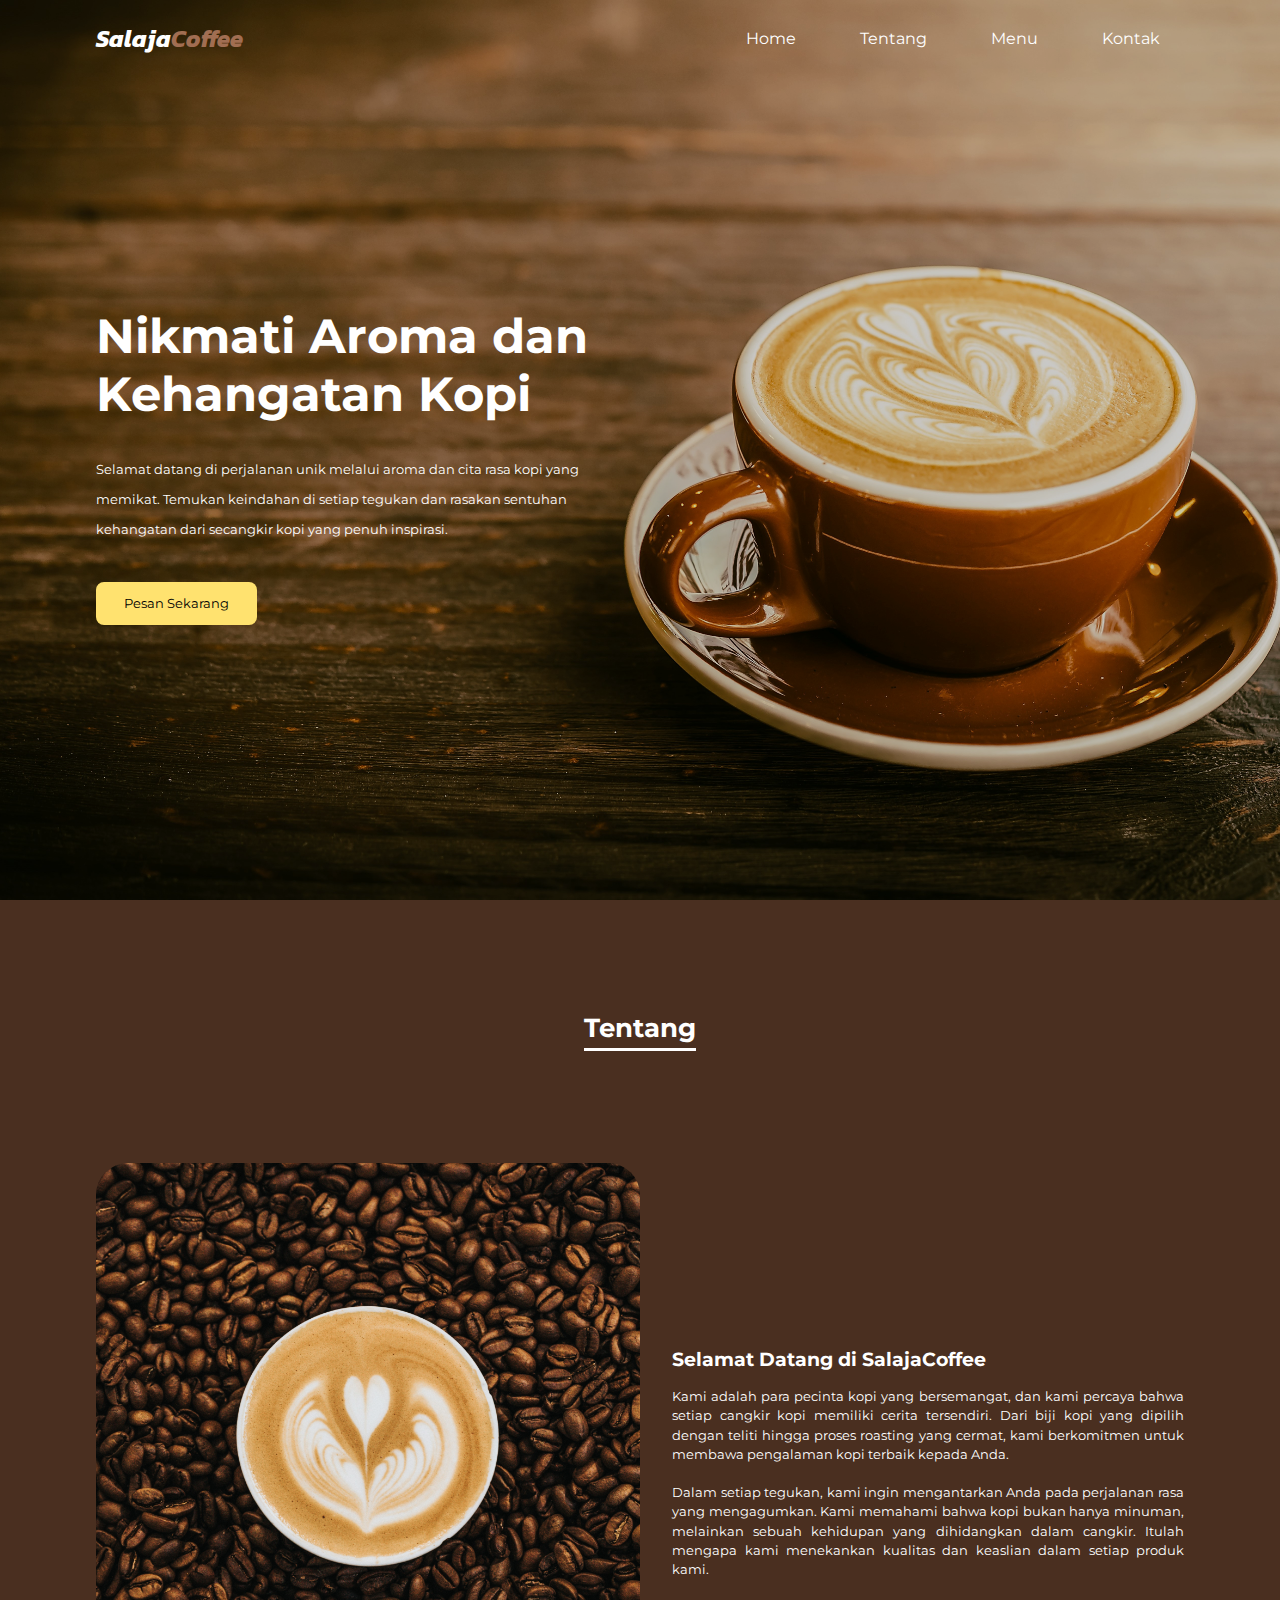
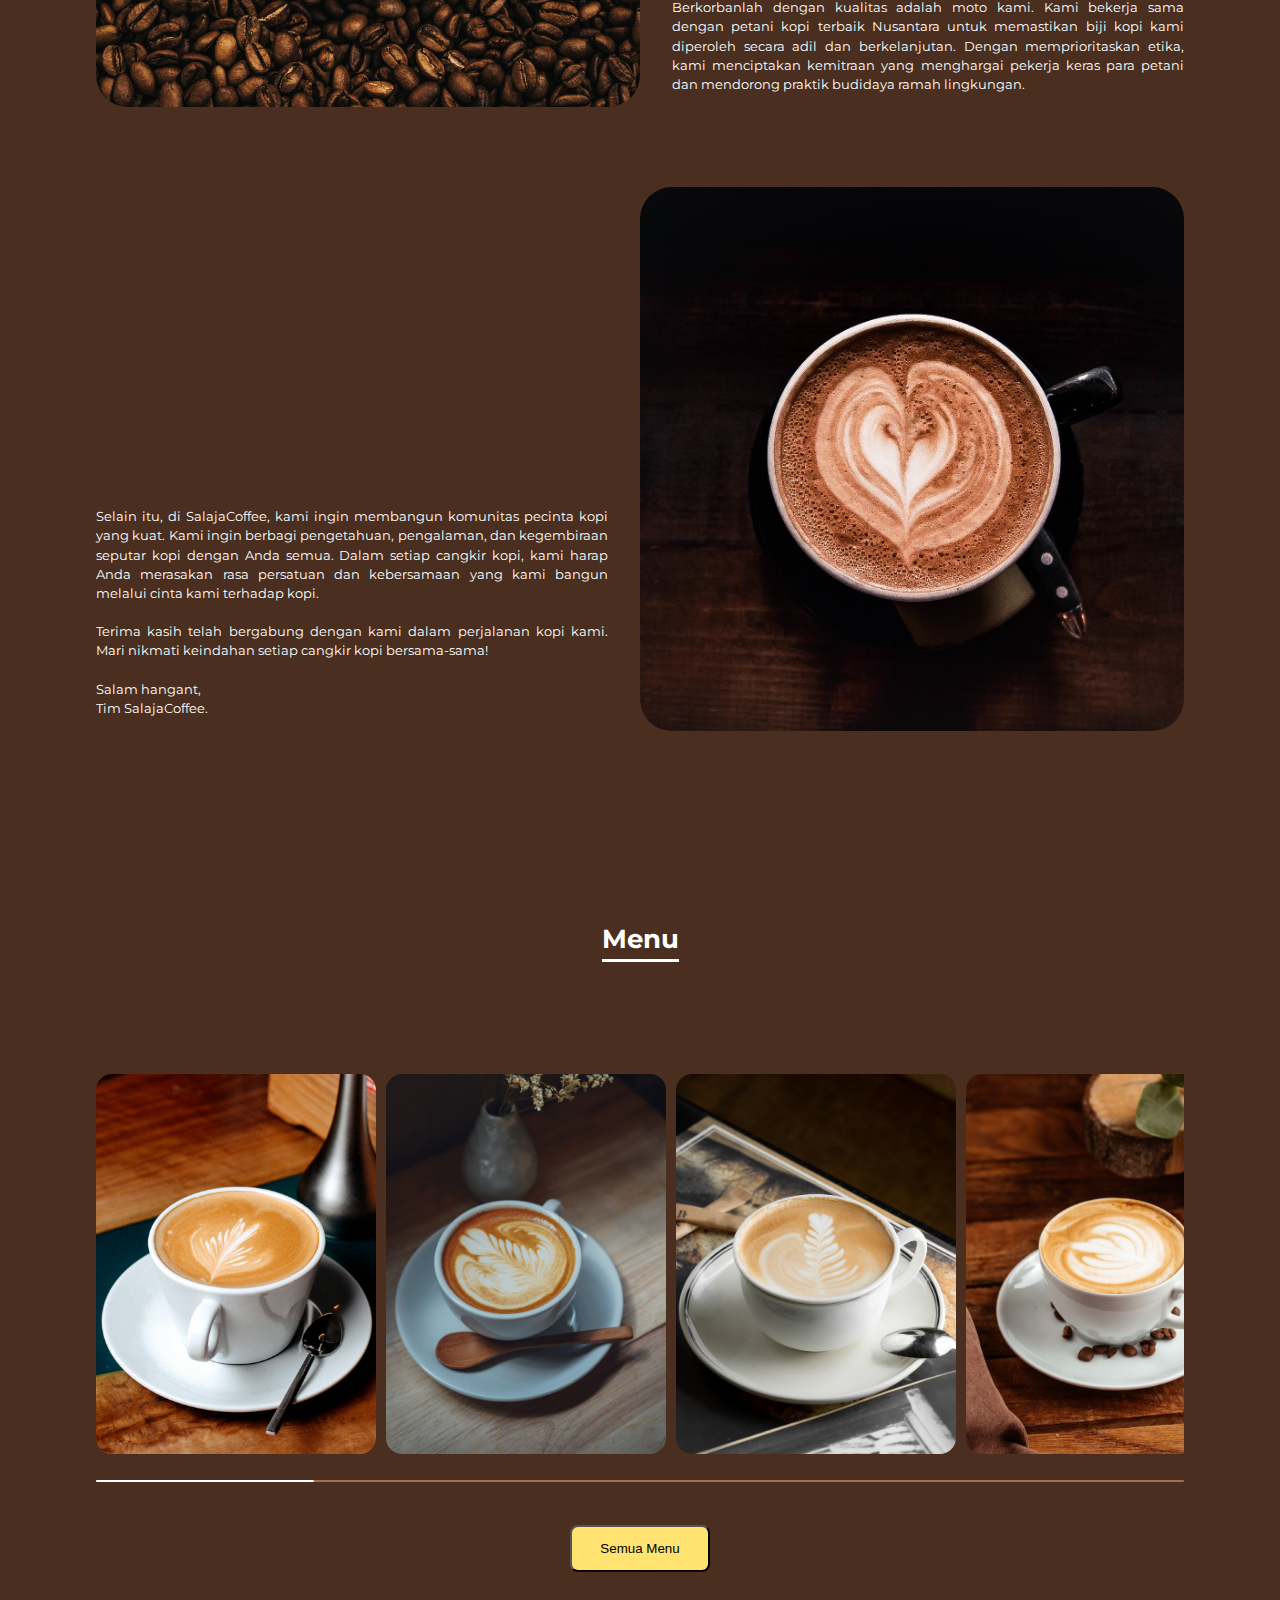
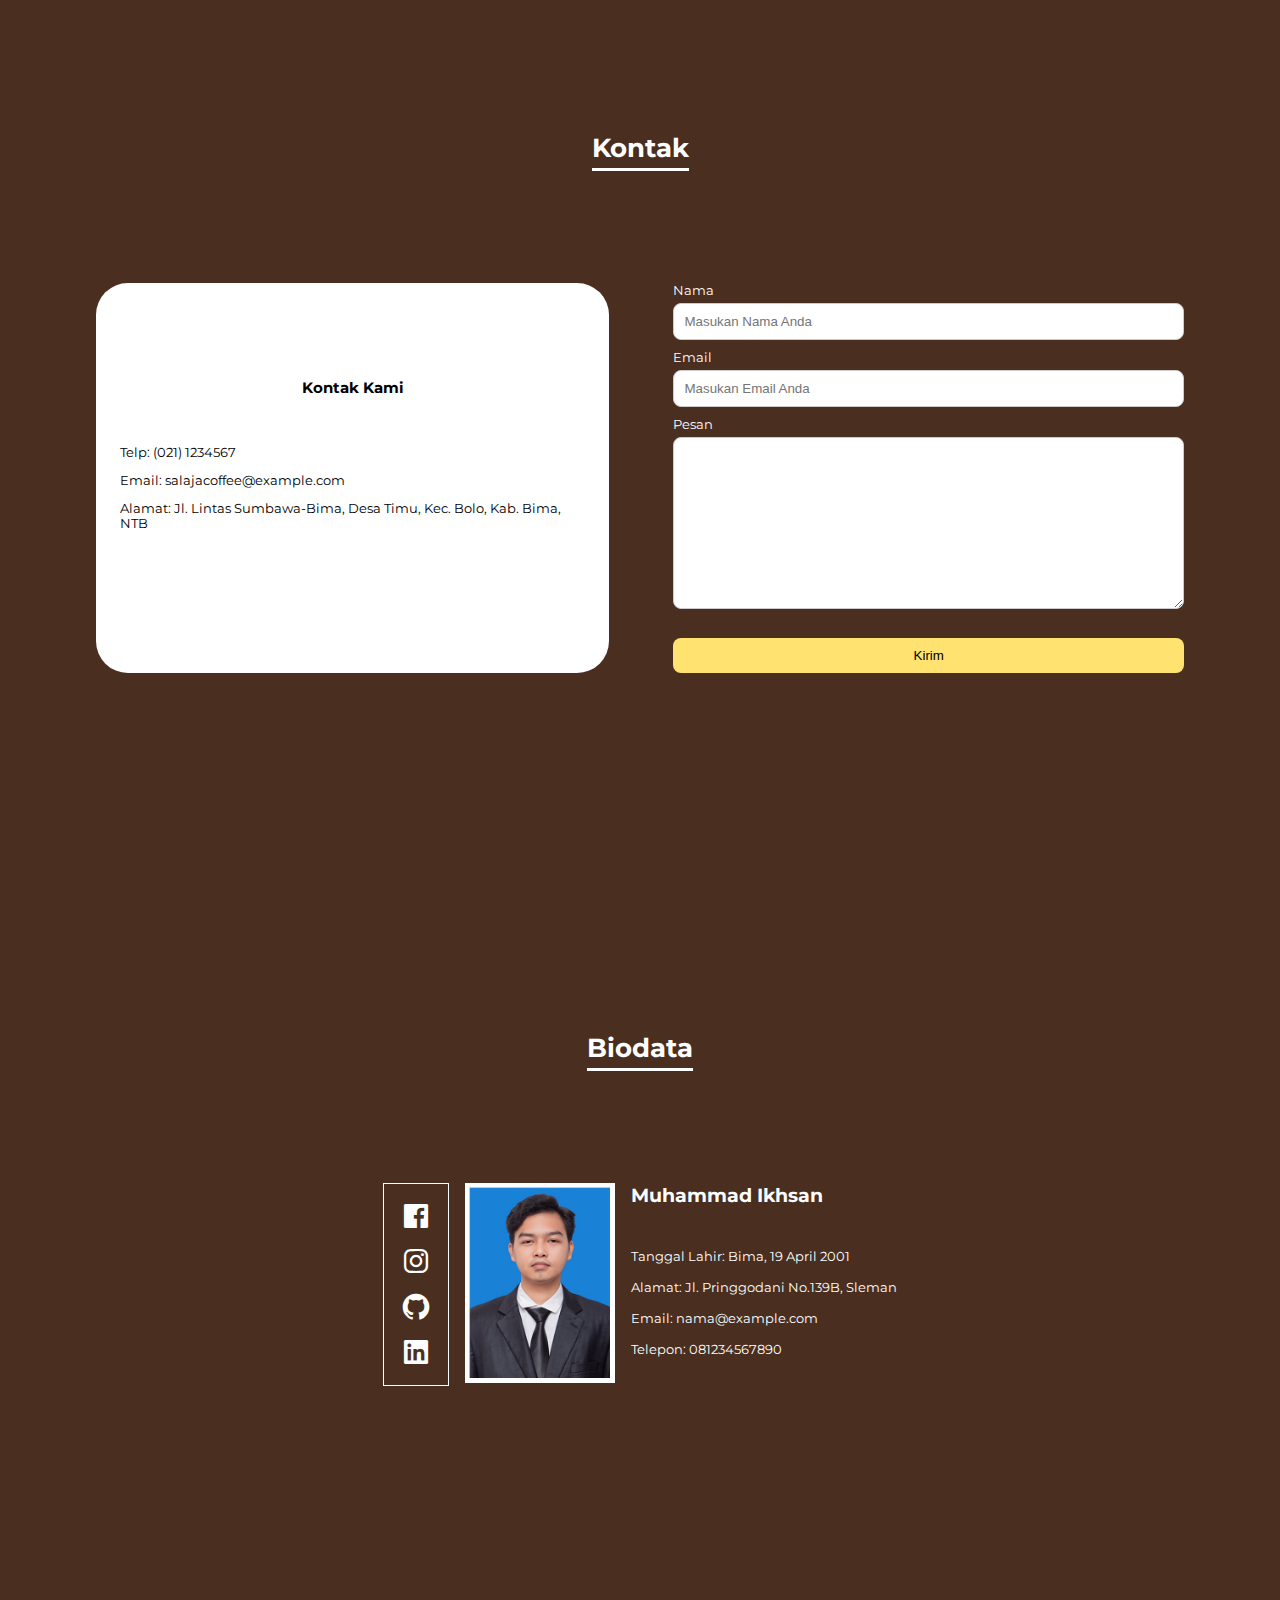
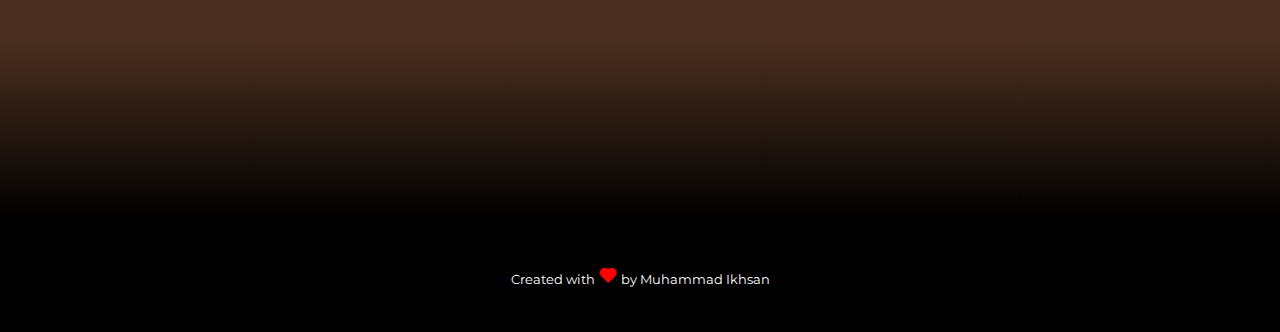
==== index.html @ 7d2db1a0 "first commit" ====
<!DOCTYPE html>
<html lang="en">

<head>
    <meta charset="UTF-8">
    <meta name="viewport" content="width=device-width, initial-scale=1.0">
    <title>Salaja Coffee</title>
    <link rel="stylesheet" href="./assets/app.css">
    <link rel="preconnect" href="https://fonts.googleapis.com">
    <link rel="preconnect" href="https://fonts.googleapis.com">
    <link rel="preconnect" href="https://fonts.gstatic.com" crossorigin>
    <link href="https://fonts.googleapis.com/css2?family=Kanit&family=Montserrat:wght@400;700&display=swap" rel="stylesheet">
    <!-- <link rel="stylesheet" href="https://cdnjs.cloudflare.com/ajax/libs/font-awesome/6.2.0/css/all.min.css"> -->
    <link rel="stylesheet" href="https://fonts.googleapis.com/css2?family=Material+Symbols+Rounded:opsz,wght,FILL,GRAD@48,400,0,0" />
    <link href='https://unpkg.com/boxicons@2.1.4/css/boxicons.min.css' rel='stylesheet'>
</head>

<body>
    <header>
        <nav>
            <a href="#" class="logo">Salaja<span>Coffee</span></a>
            <ul>
                <li><a href="#home">Home</a></li>
                <li><a href="#about">Tentang</a></li>
                <li><a href="#menu">Menu</a></li>
                <li><a href="#contact">Kontak</a></li>
                </li>
            </ul>
        </nav>
        <section id="home" class="hero">
            <div class="content">
                <h1>Nikmati Aroma dan Kehangatan Kopi</h1>
                <p>Selamat datang di perjalanan unik melalui aroma dan cita rasa kopi yang memikat. Temukan keindahan di setiap tegukan dan rasakan sentuhan kehangatan dari secangkir kopi yang penuh inspirasi.
                </p>
                <a href="#" class="cta-button">Pesan Sekarang</a>
            </div>
        </section>
    </header>
    <main>
        <div id="content">
            <article id="about">
                <div class="container-heading">
                    <h1>Tentang</h1>
                </div>
                <div class="container-about">
                    <img src="./assets/img/img-tentang-1.jpg" alt="Image Tentang 1">
                    <div class="about-text-1">
                        <h2>Selamat Datang di SalajaCoffee</h2>
                        <p>Kami adalah para pecinta kopi yang bersemangat, dan kami percaya bahwa setiap cangkir kopi memiliki cerita tersendiri. Dari biji kopi yang dipilih dengan teliti hingga proses roasting yang cermat, kami berkomitmen untuk membawa
                            pengalaman kopi terbaik kepada Anda.<br><br>Dalam setiap tegukan, kami ingin mengantarkan Anda pada perjalanan rasa yang mengagumkan. Kami memahami bahwa kopi bukan hanya minuman, melainkan sebuah kehidupan yang dihidangkan
                            dalam cangkir. Itulah mengapa kami menekankan kualitas dan keaslian dalam setiap produk kami.<br><br>Berkorbanlah dengan kualitas adalah moto kami. Kami bekerja sama dengan petani kopi terbaik Nusantara untuk memastikan biji
                            kopi kami diperoleh secara adil dan berkelanjutan. Dengan memprioritaskan etika, kami menciptakan kemitraan yang menghargai pekerja keras para petani dan mendorong praktik budidaya ramah lingkungan.</p>
                    </div>
                </div>
                <div class="container-about">
                    <div class="about-text-2">
                        <p>Selain itu, di SalajaCoffee, kami ingin membangun komunitas pecinta kopi yang kuat. Kami ingin berbagi pengetahuan, pengalaman, dan kegembiraan seputar kopi dengan Anda semua. Dalam setiap cangkir kopi, kami harap Anda merasakan
                            rasa persatuan dan kebersamaan yang kami bangun melalui cinta kami terhadap kopi.<br><br>Terima kasih telah bergabung dengan kami dalam perjalanan kopi kami. Mari nikmati keindahan setiap cangkir kopi bersama-sama!<br><br>Salam
                            hangant,
                            <br>Tim SalajaCoffee.</p>
                    </div>
                    <img src="./assets/img/img-tentang-2.jpg" alt="Image Tentang 2">
                </div>
            </article>
            <article id="menu">
                <div class="container-heading">
                    <h1>Menu</h1>
                </div>
                <div class="container-menu">
                    <div class="slider-wrapper">
                        <button id="prev-slide" class="slide-button material-symbols-rounded">
                        chevron_left
                      </button>
                        <ul class="image-list">
                            <img class="image-item" src="./assets/img/1.jpg" alt="img-1">
                            <img class="image-item" src="./assets/img/2.jpg" alt="img-2">
                            <img class="image-item" src="./assets/img/3.jpg" alt="img-3">
                            <img class="image-item" src="./assets/img/4.jpg" alt="img-4">
                            <img class="image-item" src="./assets/img/5.jpg" alt="img-5">
                            <img class="image-item" src="./assets/img/6.jpg" alt="img-6">
                            <img class="image-item" src="./assets/img/7.jpg" alt="img-7">
                            <img class="image-item" src="./assets/img/8.jpg" alt="img-8">
                            <img class="image-item" src="./assets/img/9.jpg" alt="img-9">
                            <img class="image-item" src="./assets/img/10.jpg" alt="img-10">
                        </ul>
                        <button id="next-slide" class="slide-button material-symbols-rounded">
                        chevron_right
                      </button>
                    </div>
                    <div class="slider-scrollbar">
                        <div class="scrollbar-track">
                            <div class="scrollbar-thumb"></div>
                        </div>
                    </div>
                    <div class="btn-all-menu">
                        <button>Semua Menu</button>
                    </div>
                </div>
            </article>
            <article id="contact">
                <div class="container-heading">
                    <h1>Kontak</h1>
                </div>
                <div class="container-contact">
                    <div class="container-contact-us">
                        <h3 class="container-heading">Kontak Kami</h3>
                        <p>Telp: (021) 1234567</p>
                        <p>Email: salajacoffee@example.com</p>
                        <p>Alamat: Jl. Lintas Sumbawa-Bima, Desa Timu, Kec. Bolo, Kab. Bima, NTB</p>
                    </div>
                    <div class="container-message">
                        <!-- <h3 class="container-heading">Kirim Pesan</h3> -->
                        <form action=" #" method="post">
                            <label for="name">Nama</label>
                            <input type="text" id="name" name="name" placeholder="Masukan Nama Anda" required>
                            <br>
                            <label for="email">Email</label>
                            <input type="email" id="email" placeholder="Masukan Email Anda" required>
                            <br>
                            <label for="message">Pesan</label>
                            <textarea name="message" id="" cols="30" rows="10" required></textarea>
                            <br>
                            <button type="submit">Kirim</button>
                        </form>
                    </div>
                </div>
            </article>
        </div>
        <aside id="biodata">
            <div class="container-heading">
                <h1>Biodata</h1>
            </div>
            <div class="container-biodata">
                <div class="social-media">
                    <a href="https://web.facebook.com/profile.php?id=100007128395848"><i class='bx bxl-facebook-square'></i></a>
                    <a href="https://www.instagram.com/ixsnn_/"><i class='bx bxl-instagram'></i></a>
                    <a href="https://github.com/Ikhsan19"><i class='bx bxl-github'></i></a>
                    <a href="https://www.linkedin.com/in/muhammad-ikhsan-a0713520a/"><i class='bx bxl-linkedin-square'></i></a>
                </div>
                <div class="biodata-card">
                    <div class="profile-picture">
                        <img src="./assets/img/img-biodata.jpg" alt="Profile Picture">
                    </div>
                    <div class="info">
                        <h2>Muhammad Ikhsan</h2>
                        <p>Tanggal Lahir: Bima, 19 April 2001</p>
                        <p>Alamat: Jl. Pringgodani No.139B, Sleman</p>
                        <p>Email: nama@example.com</p>
                        <p>Telepon: 081234567890</p>
                    </div>
                </div>
            </div>
        </aside>
        <div id="progress">
            <span id="progress-value">&#x1F815;</span>
        </div>
    </main>
    <Footer>
        <p>Created with <i class='bx bxs-heart' style="color: red; font-size: 20px"></i> by Muhammad Ikhsan</a>
        </p>
    </Footer>

    <script>
        const initSlider = () => {
            const imageList = document.querySelector(".slider-wrapper .image-list");
            const slideButtons = document.querySelectorAll(".slider-wrapper .slide-button");
            const sliderScrollbar = document.querySelector(".container-menu .slider-scrollbar");
            const scrollbarThumb = sliderScrollbar.querySelector(".scrollbar-thumb");
            const maxScrollLeft = imageList.scrollWidth - imageList.clientWidth;

            // Handle scrollbar thumb drag
            scrollbarThumb.addEventListener("mousedown", (e) => {
                const startX = e.clientX;
                const thumbPosition = scrollbarThumb.offsetLeft;
                const maxThumbPosition = sliderScrollbar.getBoundingClientRect().width - scrollbarThumb.offsetWidth;

                // Update thumb position on mouse move
                const handleMouseMove = (e) => {
                        const deltaX = e.clientX - startX;
                        const newThumbPosition = thumbPosition + deltaX;
                        // Ensure the scrollbar thumb stays within bounds
                        const boundedPosition = Math.max(0, Math.min(maxThumbPosition, newThumbPosition));
                        const scrollPosition = (boundedPosition / maxThumbPosition) * maxScrollLeft;

                        scrollbarThumb.style.left = `${boundedPosition}px`;
                        imageList.scrollLeft = scrollPosition;
                    }
                    // Remove event listeners on mouse up
                const handleMouseUp = () => {
                        document.removeEventListener("mousemove", handleMouseMove);
                        document.removeEventListener("mouseup", handleMouseUp);
                    }
                    // Add event listeners for drag interaction
                document.addEventListener("mousemove", handleMouseMove);
                document.addEventListener("mouseup", handleMouseUp);
            });
            // Slide images according to the slide button clicks
            slideButtons.forEach(button => {
                button.addEventListener("click", () => {
                    const direction = button.id === "prev-slide" ? -1 : 1;
                    const scrollAmount = imageList.clientWidth * direction;
                    imageList.scrollBy({
                        left: scrollAmount,
                        behavior: "smooth"
                    });
                });
            });
            // Show or hide slide buttons based on scroll position
            const handleSlideButtons = () => {
                    slideButtons[0].style.display = imageList.scrollLeft <= 0 ? "none" : "flex";
                    slideButtons[1].style.display = imageList.scrollLeft >= maxScrollLeft ? "none" : "flex";
                }
                // Update scrollbar thumb position based on image scroll
            const updateScrollThumbPosition = () => {
                    const scrollPosition = imageList.scrollLeft;
                    const thumbPosition = (scrollPosition / maxScrollLeft) * (sliderScrollbar.clientWidth - scrollbarThumb.offsetWidth);
                    scrollbarThumb.style.left = `${thumbPosition}px`;
                }
                // Call these two functions when image list scrolls
            imageList.addEventListener("scroll", () => {
                updateScrollThumbPosition();
                handleSlideButtons();
            });
        }
        window.addEventListener("resize", initSlider);
        window.addEventListener("load", initSlider);

        //back to top
        let calcScrollValue = () => {
            let scrollProgress = document.getElementById("progress");
            let progressValue = document.getElementById("progress-value");
            let pos = document.documentElement.scrollTop;
            let calcHeight =
                document.documentElement.scrollHeight -
                document.documentElement.clientHeight;
            let scrollValue = Math.round((pos * 100) / calcHeight);
            if (pos > 100) {
                scrollProgress.style.display = "grid";
            } else {
                scrollProgress.style.display = "none";
            }
            scrollProgress.addEventListener("click", () => {
                document.documentElement.scrollTop = 0;
            });
            scrollProgress.style.background = `conic-gradient(#ffe26f ${scrollValue}%, #d7d7d7 ${scrollValue}%)`;
        };

        window.onscroll = calcScrollValue;
        window.onload = calcScrollValue;
    </script>
</body>

</html>
---- assets/app.css ----
*,
*::before,
*::after {
    box-sizing: border-box;
}

html {
    scroll-behavior: smooth;
}

body {
    font-family: 'Montserrat', sans-serif;
    margin: 0;
    background-color: #4A2F20;
    color: #fff;
}

body .container-heading {
    text-align: center;
}

header nav {
    /* max-width: 1200px; */
    z-index: 999;
    display: flex;
    justify-content: space-between;
    align-items: center;
    width: 100%;
    /* margin-inline: auto; */
    /* padding-block: 1rem; */
    padding: 1rem 6rem;
    color: #fff;
    position: absolute;
}

header nav .logo {
    text-decoration: none;
    font-family: 'Kanit', sans-serif;
    font-style: italic;
    font-weight: bold;
    font-size: 1.5rem;
    color: #fff;
}

header nav .logo span {
    color: #a16e52;
}

header nav ul {
    padding-left: 0;
    display: flex;
    gap: 2rem 1rem;
}

header nav ul li {
    list-style-type: none;
}

header nav ul a {
    text-decoration: none;
    font-size: 1rem;
    color: #fff;
    /* font-weight: 550; */
    padding: .5rem 1.5rem;
}

header nav ul a:hover {
    color: #ffe26f;
}

header .hero {
    height: 100vh;
    display: flex;
    align-items: center;
    background-image: url(./img/Hero.jpg);
    background-repeat: no-repeat;
    background-size: cover;
    background-position: center;
    position: relative;
}

header .hero::before {
    content: "";
    position: absolute;
    top: 0;
    left: 0;
    width: 100%;
    height: 100%;
    background-color: rgba(0, 0, 0, 0.2);
}

header .content {
    align-content: center;
    padding: 0 6rem;
    width: 100%;
    z-index: 1;
}

header .content h1 {
    font-size: 3rem;
    width: 50%;
}

header .content p {
    line-height: 30px;
    width: 50%;
}

header .content .cta-button {
    padding: 14px 28px;
    background-color: #ffe26f;
    color: #000;
    display: inline-block;
    margin-top: 1.5rem;
    text-decoration: none;
    border-radius: .5rem;
}

header .content .cta-button:hover {
    background-color: #fdedae;
}

main {
    width: 100%;
    margin-inline: auto;
}

#about {
    padding: 0 6rem;
    /* text-align: center; */
}

#about h1 {
    margin: 7rem 0;
    display: inline-block;
    border-bottom: solid 3px;
    padding-bottom: 5px;
}

#about .container-about {
    display: flex;
    margin-bottom: 5rem;
    gap: 0 2rem;
    align-items: flex-end;
}

#about .container-about img {
    width: 50%;
    border-radius: 2rem;
}

#about .about-text-1 {
    width: 50%;
    text-align: justify;
}

#about .about-text-2 {
    width: 50%;
    text-align: justify;
}

#about.container-about h2 {
    margin-bottom: 2rem;
}

#about .container-about p {
    line-height: 1.5;
}

#menu {
    padding: 0 6rem;
    /* text-align: center; */
    margin-bottom: 3rem;
}

#menu h1 {
    margin: 7rem 0;
    display: inline-block;
    border-bottom: solid 3px;
    padding-bottom: 5px;
}

.slider-wrapper {
    position: relative;
}

.slider-wrapper .slide-button {
    position: absolute;
    top: 50%;
    outline: none;
    border: none;
    height: 50px;
    width: 50px;
    z-index: 5;
    color: #000;
    display: flex;
    cursor: pointer;
    font-size: 2.2rem;
    background: #fff;
    align-items: center;
    justify-content: center;
    border-radius: 50%;
    transform: translateY(-50%);
}

.slider-wrapper .slide-button:hover {
    background: #ececec;
}

.slider-wrapper .slide-button#prev-slide {
    left: -25px;
    display: none;
}

.slider-wrapper .slide-button#next-slide {
    right: -25px;
}

.slider-wrapper .image-list {
    display: grid;
    grid-template-columns: repeat(10, 1fr);
    gap: 18px;
    font-size: 0;
    list-style: none;
    margin-bottom: 30px;
    overflow-x: auto;
    scrollbar-width: none;
    padding-left: 0;
}

.slider-wrapper .image-list::-webkit-scrollbar {
    display: none;
}

.slider-wrapper .image-list .image-item {
    width: 330px;
    height: 400px;
    object-fit: cover;
    border-radius: 1rem;
}

.container-menu .slider-scrollbar {
    height: 24px;
    width: 100%;
    display: flex;
    align-items: center;
}

.slider-scrollbar .scrollbar-track {
    background: #a16e52;
    width: 100%;
    height: 2px;
    display: flex;
    align-items: center;
    border-radius: 4px;
    position: relative;
}

.slider-scrollbar:hover .scrollbar-track {
    height: 4px;
}

.slider-scrollbar .scrollbar-thumb {
    position: absolute;
    background: #fff;
    top: 0;
    bottom: 0;
    width: 50%;
    height: 100%;
    cursor: grab;
    border-radius: inherit;
}

.slider-scrollbar .scrollbar-thumb:active {
    cursor: grabbing;
    height: 8px;
    top: -2px;
}

.slider-scrollbar .scrollbar-thumb::after {
    content: "";
    position: absolute;
    left: 0;
    right: 0;
    top: -10px;
    bottom: -10px;
}

#menu .btn-all-menu {
    display: flex;
    justify-content: center;
    margin-top: 2rem;
}

#menu .btn-all-menu button {
    padding: 14px 28px;
    background-color: #ffe26f;
    color: #000;
    cursor: pointer;
    border-radius: .5rem;
}

#menu .btn-all-menu button:hover {
    background-color: #fdedae;
}

#contact {
    padding: 0 6rem;
    height: 100vh;
}

#contact h1 {
    margin: 7rem 0;
    display: inline-block;
    border-bottom: solid 3px;
    padding-bottom: 5px;
}

#contact .container-contact {
    /* border: solid white; */
    /* margin: auto; */
    display: flex;
    gap: 4rem;
}

#contact .container-contact-us {
    /* border: solid yellow; */
    width: 50%;
    background-color: #fff;
    color: #000;
    padding: 0 1.5rem;
    border-radius: 2rem;
}

#contact .container-contact-us h3 {
    margin: 6rem 0 3rem 0;
}


/* #contact .container-message h3 {
    margin-bottom: 3rem;
} */

#contact .container-message {
    /* border: solid yellow; */
    width: 50%;
}

#contact .container-contact label {
    display: block;
    margin-bottom: 5px;
}

#contact .container-contact input,
#contact .container-contact textarea,
#contact .container-contact button {
    width: 100%;
    padding: 10px;
}

#contact .container-contact input,
#contact .container-contact textarea {
    margin-bottom: 10px;
    border: 1px solid #ccc;
    border-radius: .5rem;
}

#contact .container-contact button {
    border: none;
    background-color: #ffe26f;
    color: #000;
    cursor: pointer;
    border-radius: .5rem;
    margin-top: 1rem;
}

#contact .container-contact button:hover {
    background-color: #fdedae;
}

#biodata {
    height: 100vh;
    background: linear-gradient(0deg, rgba(0, 0, 0, 1) 0%, rgba(74, 47, 32, 1) 20%);
}

#biodata h1 {
    margin: 7rem 0;
    display: inline-block;
    border-bottom: solid 3px;
    padding-bottom: 5px;
}

.container-biodata {
    display: flex;
    justify-content: center;
    /* border: solid 1px #fff; */
}

.social-media {
    border: solid 1px white;
    display: flex;
    flex-direction: column;
    justify-content: space-between;
    padding: 1rem;
}

.social-media i {
    font-size: 2rem;
    color: #fff;
}

.social-media .bxl-facebook-square:hover {
    color: #3b5998;
}

.social-media .bxl-instagram:hover {
    color: #c32aa3;
}

.social-media .bxl-github:hover {
    color: #171515;
}

.social-media .bxl-linkedin-square:hover {
    color: #007bb5;
}

.social-media i {
    color: #fff;
}

.biodata-card {
    /* border: solid 1px white; */
    display: flex;
}

.profile-picture {
    /* border: solid 1px white; */
    margin: 0 1rem;
}

.profile-picture img {
    /* width: 100px; */
    height: 200px;
    /* border-radius: 50%; */
    /* margin-right: 20px; */
}

.info {
    /* border: solid 1px red; */
    display: flex;
    flex-direction: column;
}

.info p {
    margin: 8px 0;
}

.info h2 {
    margin: 0 0 34px 0;
}

#progress {
    position: fixed;
    bottom: 20px;
    right: 10px;
    height: 70px;
    width: 70px;
    display: none;
    place-items: center;
    border-radius: 50%;
    box-shadow: 0 0 10px rgba(0, 0, 0, 0.2);
    cursor: pointer;
}

#progress-value {
    display: block;
    height: calc(100% - 15px);
    width: calc(100% - 15px);
    background-color: #ffffff;
    border-radius: 50%;
    display: grid;
    place-items: center;
    font-size: 35px;
    color: #001a2e;
}

footer {
    background-color: #000;
    padding: 2rem 0;
}

footer p {
    /* margin: 0; */
    text-align: center;
}

footer a {
    text-decoration: none;
    color: #fff;
}


/* Styles for mobile and tablets */


/* @media only screen and (max-width: 1023px) {
    .slider-wrapper .slide-button {
        display: none !important;
    }
    .slider-wrapper .image-list {
        gap: 10px;
        margin-bottom: 15px;
        scroll-snap-type: x mandatory;
    }
    .slider-wrapper .image-list .image-item {
        width: 280px;
        height: 380px;
    }
    .slider-scrollbar .scrollbar-thumb {
        width: 20%;
    }
} */

@media screen and (max-width: 1280px) {
    body {
        font-size: 80%;
    }
    .slider-wrapper .slide-button {
        display: none !important;
    }
    .slider-wrapper .image-list {
        gap: 10px;
        margin-bottom: 15px;
        scroll-snap-type: x mandatory;
    }
    .slider-wrapper .image-list .image-item {
        width: 280px;
        height: 380px;
    }
    .slider-scrollbar .scrollbar-thumb {
        width: 20%;
    }
}

@media screen and (max-width: 768px) {
    body {
        font-size: 75%;
    }
    .slider-wrapper .slide-button {
        display: none !important;
    }
    .slider-wrapper .image-list {
        gap: 10px;
        margin-bottom: 15px;
        scroll-snap-type: x mandatory;
    }
    .slider-wrapper .image-list .image-item {
        width: 180px;
        height: 280px;
    }
    .slider-scrollbar .scrollbar-thumb {
        width: 20%;
    }
}
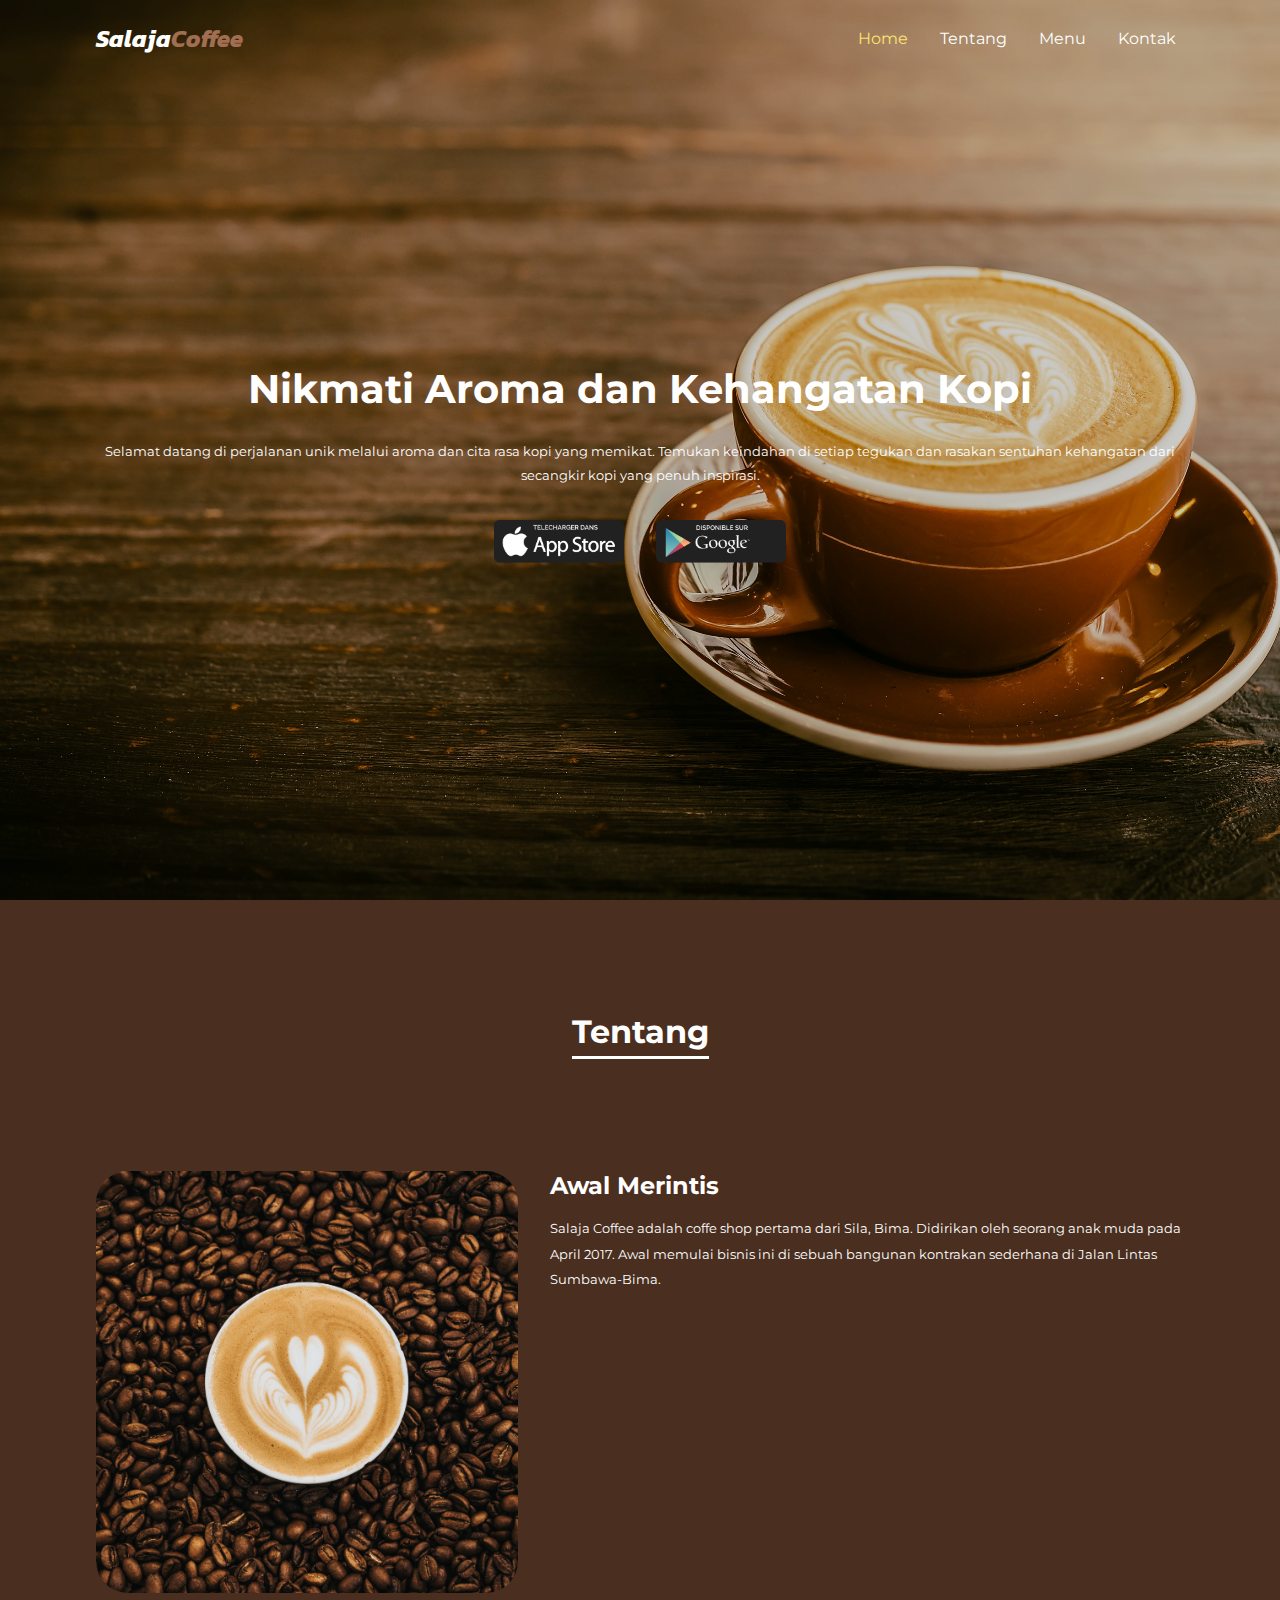
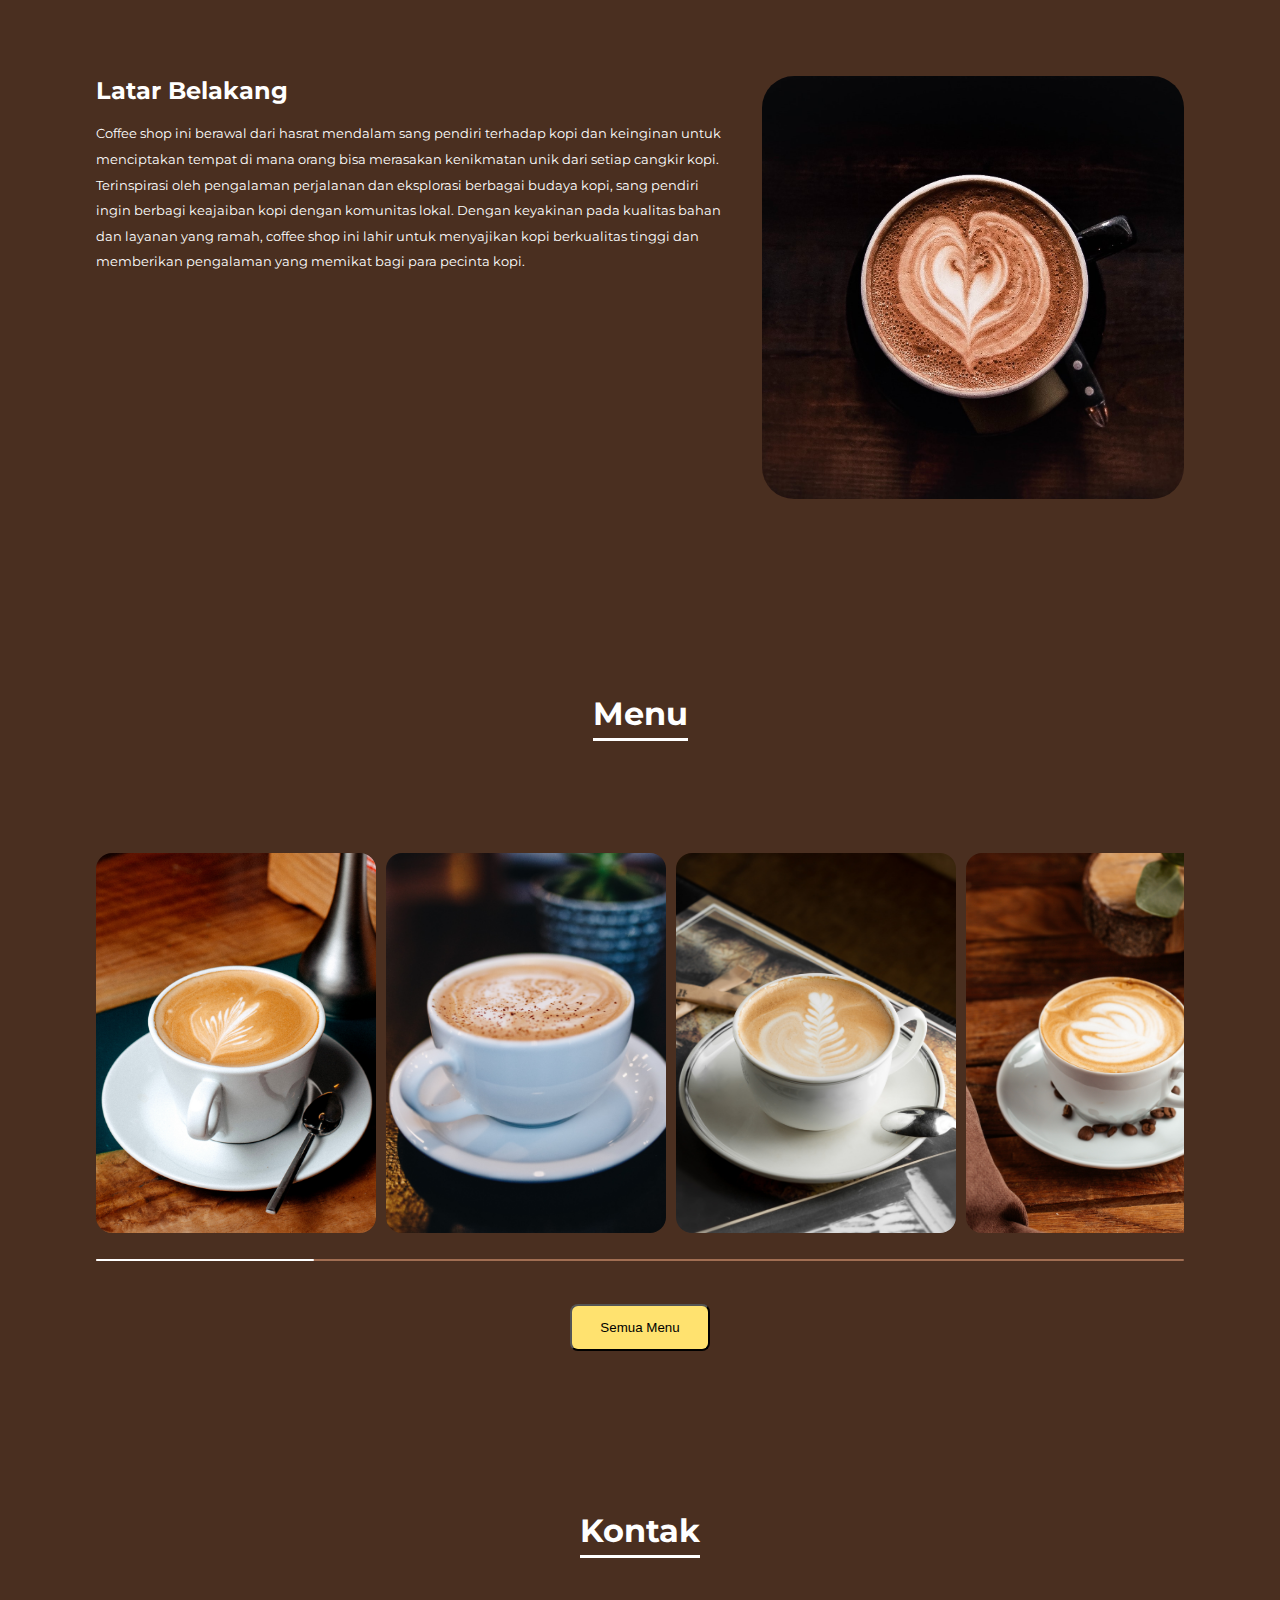
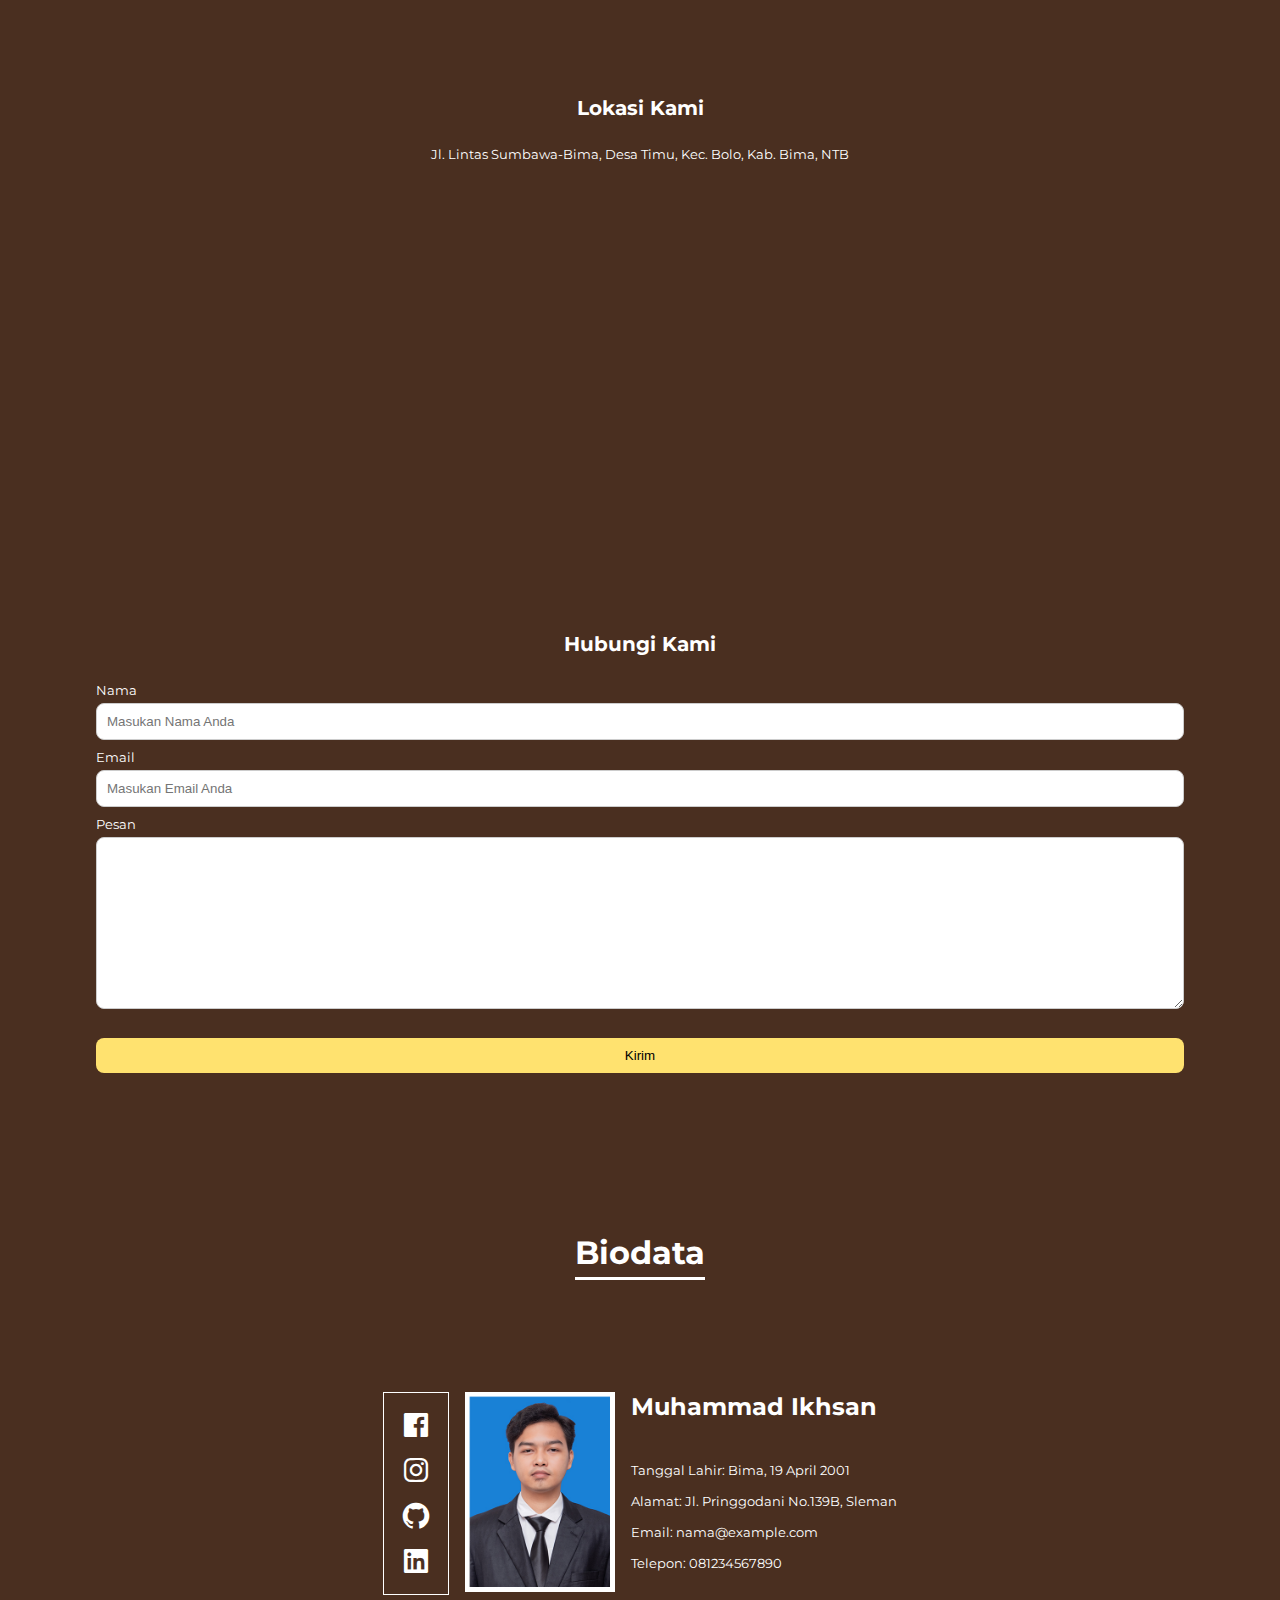
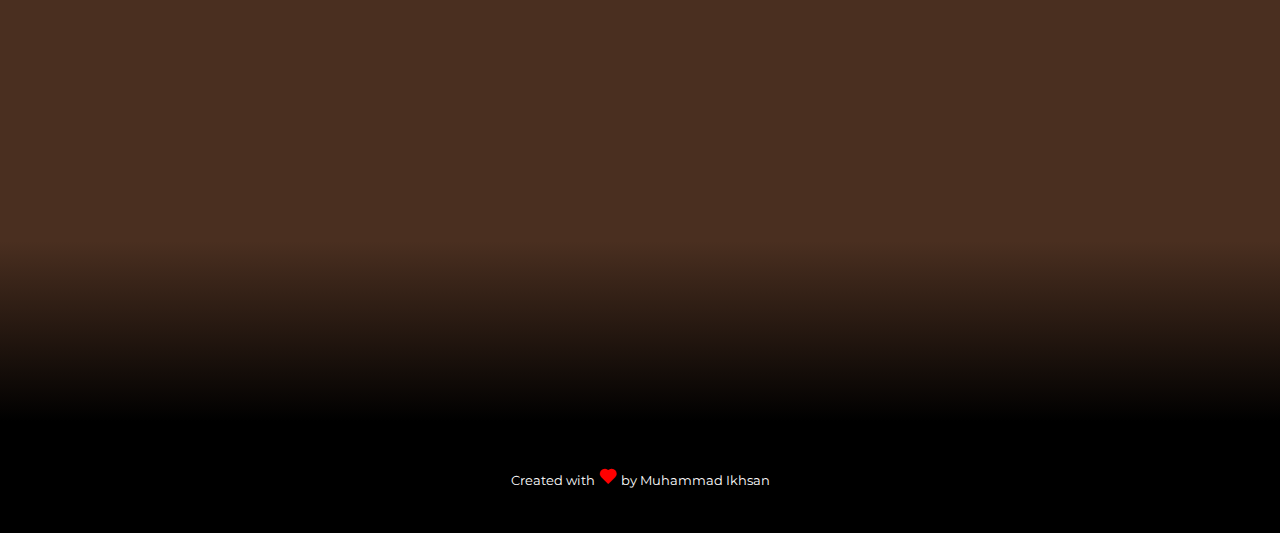
==== commit dbbaff15: "add sidebar" ====
--- a/index.html
+++ b/index.html
@@ -10,7 +10,7 @@
     <link rel="preconnect" href="https://fonts.googleapis.com">
     <link rel="preconnect" href="https://fonts.gstatic.com" crossorigin>
     <link href="https://fonts.googleapis.com/css2?family=Kanit&family=Montserrat:wght@400;700&display=swap" rel="stylesheet">
-    <!-- <link rel="stylesheet" href="https://cdnjs.cloudflare.com/ajax/libs/font-awesome/6.2.0/css/all.min.css"> -->
+
     <link rel="stylesheet" href="https://fonts.googleapis.com/css2?family=Material+Symbols+Rounded:opsz,wght,FILL,GRAD@48,400,0,0" />
     <link href='https://unpkg.com/boxicons@2.1.4/css/boxicons.min.css' rel='stylesheet'>
 </head>
@@ -20,12 +20,18 @@
         <nav>
             <a href="#" class="logo">Salaja<span>Coffee</span></a>
             <ul>
-                <li><a href="#home">Home</a></li>
+                <li><a href="#home" class="active">Home</a></li>
                 <li><a href="#about">Tentang</a></li>
                 <li><a href="#menu">Menu</a></li>
                 <li><a href="#contact">Kontak</a></li>
                 </li>
             </ul>
+            <div class="menu-toggle">
+                <input type="checkbox">
+                <span></span>
+                <span></span>
+                <span></span>
+            </div>
         </nav>
         <section id="home" class="hero">
             <div class="content">
@@ -33,6 +39,10 @@
                 <p>Selamat datang di perjalanan unik melalui aroma dan cita rasa kopi yang memikat. Temukan keindahan di setiap tegukan dan rasakan sentuhan kehangatan dari secangkir kopi yang penuh inspirasi.
                 </p>
                 <a href="#" class="cta-button">Pesan Sekarang</a>
+                <div class="container-download-app">
+                    <img src="./assets/img/App Store.png" alt="App Store">
+                    <img src="./assets/img/Play Store.png" alt="Play Store">
+                </div>
             </div>
         </section>
     </header>
@@ -40,31 +50,39 @@
         <div id="content">
             <article id="about">
                 <div class="container-heading">
-                    <h1>Tentang</h1>
+                    <h2>Tentang</h2>
                 </div>
                 <div class="container-about">
-                    <img src="./assets/img/img-tentang-1.jpg" alt="Image Tentang 1">
-                    <div class="about-text-1">
-                        <h2>Selamat Datang di SalajaCoffee</h2>
-                        <p>Kami adalah para pecinta kopi yang bersemangat, dan kami percaya bahwa setiap cangkir kopi memiliki cerita tersendiri. Dari biji kopi yang dipilih dengan teliti hingga proses roasting yang cermat, kami berkomitmen untuk membawa
-                            pengalaman kopi terbaik kepada Anda.<br><br>Dalam setiap tegukan, kami ingin mengantarkan Anda pada perjalanan rasa yang mengagumkan. Kami memahami bahwa kopi bukan hanya minuman, melainkan sebuah kehidupan yang dihidangkan
-                            dalam cangkir. Itulah mengapa kami menekankan kualitas dan keaslian dalam setiap produk kami.<br><br>Berkorbanlah dengan kualitas adalah moto kami. Kami bekerja sama dengan petani kopi terbaik Nusantara untuk memastikan biji
-                            kopi kami diperoleh secara adil dan berkelanjutan. Dengan memprioritaskan etika, kami menciptakan kemitraan yang menghargai pekerja keras para petani dan mendorong praktik budidaya ramah lingkungan.</p>
+                    <div class="about-image">
+                        <img src="./assets/img/img-tentang-1.jpg" alt="Image Tentang 1">
+                    </div>
+                    <div class="about-text">
+                        <h3>Awal Merintis</h3>
+                        <p>Salaja Coffee adalah coffe shop pertama dari Sila, Bima. Didirikan oleh seorang anak muda pada April 2017. Awal memulai bisnis ini di sebuah bangunan kontrakan sederhana di Jalan Lintas Sumbawa-Bima.</p>
                     </div>
                 </div>
                 <div class="container-about">
-                    <div class="about-text-2">
-                        <p>Selain itu, di SalajaCoffee, kami ingin membangun komunitas pecinta kopi yang kuat. Kami ingin berbagi pengetahuan, pengalaman, dan kegembiraan seputar kopi dengan Anda semua. Dalam setiap cangkir kopi, kami harap Anda merasakan
-                            rasa persatuan dan kebersamaan yang kami bangun melalui cinta kami terhadap kopi.<br><br>Terima kasih telah bergabung dengan kami dalam perjalanan kopi kami. Mari nikmati keindahan setiap cangkir kopi bersama-sama!<br><br>Salam
-                            hangant,
-                            <br>Tim SalajaCoffee.</p>
-                    </div>
-                    <img src="./assets/img/img-tentang-2.jpg" alt="Image Tentang 2">
+                    <!-- mobile view start -->
+                    <div id="for-mobile" class="about-image" hidden>
+                        <img src="./assets/img/img-tentang-2.jpg" alt="Image Tentang 2">
+                    </div>
+                    <!-- mobile view end -->
+                    <div class="about-text ">
+                        <h3>Latar Belakang</h3>
+                        <p>Coffee shop ini berawal dari hasrat mendalam sang pendiri terhadap kopi dan keinginan untuk menciptakan tempat di mana orang bisa merasakan kenikmatan unik dari setiap cangkir kopi. Terinspirasi oleh pengalaman perjalanan dan eksplorasi
+                            berbagai budaya kopi, sang pendiri ingin berbagi keajaiban kopi dengan komunitas lokal. Dengan keyakinan pada kualitas bahan dan layanan yang ramah, coffee shop ini lahir untuk menyajikan kopi berkualitas tinggi dan memberikan
+                            pengalaman yang memikat bagi para pecinta kopi.</p>
+                    </div>
+                    <!-- desktop view start -->
+                    <div id="for-desktop" class="about-image">
+                        <img src="./assets/img/img-tentang-2.jpg" alt="Image Tentang 2" class="image-2">
+                    </div>
+                    <!-- desktop view end -->
                 </div>
             </article>
             <article id="menu">
                 <div class="container-heading">
-                    <h1>Menu</h1>
+                    <h2>Menu</h2>
                 </div>
                 <div class="container-menu">
                     <div class="slider-wrapper">
@@ -99,17 +117,17 @@
             </article>
             <article id="contact">
                 <div class="container-heading">
-                    <h1>Kontak</h1>
+                    <h2>Kontak</h2>
                 </div>
                 <div class="container-contact">
-                    <div class="container-contact-us">
-                        <h3 class="container-heading">Kontak Kami</h3>
-                        <p>Telp: (021) 1234567</p>
-                        <p>Email: salajacoffee@example.com</p>
-                        <p>Alamat: Jl. Lintas Sumbawa-Bima, Desa Timu, Kec. Bolo, Kab. Bima, NTB</p>
-                    </div>
-                    <div class="container-message">
-                        <!-- <h3 class="container-heading">Kirim Pesan</h3> -->
+                    <div class="container-location-message">
+                        <h4>Lokasi Kami</h4>
+                        <p>Jl. Lintas Sumbawa-Bima, Desa Timu, Kec. Bolo, Kab. Bima, NTB</p>
+                        <iframe src="https://www.google.com/maps/embed?pb=!1m18!1m12!1m3!1d3945.9138933402996!2d118.6278227746523!3d-8.507741486137247!2m3!1f0!2f0!3f0!3m2!1i1024!2i768!4f13.1!3m3!1m2!1s0x2dca77f679ce0c0b%3A0xc5691c5e431b71!2ssalaja%20coffee!5e0!3m2!1sid!2sid!4v1696479674486!5m2!1sid!2sid"
+                            style="border:0;" allowfullscreen="" loading="lazy" referrerpolicy="no-referrer-when-downgrade" class="our-location"></iframe>
+                    </div>
+                    <div class="container-location-message">
+                        <h4>Hubungi Kami</h4>
                         <form action=" #" method="post">
                             <label for="name">Nama</label>
                             <input type="text" id="name" name="name" placeholder="Masukan Nama Anda" required>
@@ -128,7 +146,7 @@
         </div>
         <aside id="biodata">
             <div class="container-heading">
-                <h1>Biodata</h1>
+                <h2>Biodata</h2>
             </div>
             <div class="container-biodata">
                 <div class="social-media">
@@ -142,7 +160,7 @@
                         <img src="./assets/img/img-biodata.jpg" alt="Profile Picture">
                     </div>
                     <div class="info">
-                        <h2>Muhammad Ikhsan</h2>
+                        <h3>Muhammad Ikhsan</h3>
                         <p>Tanggal Lahir: Bima, 19 April 2001</p>
                         <p>Alamat: Jl. Pringgodani No.139B, Sleman</p>
                         <p>Email: nama@example.com</p>
@@ -161,6 +179,42 @@
     </Footer>
 
     <script>
+        /* hamburger menu */
+
+        const menuAbout = document.getElementById('about');
+        const menuMenu = document.getElementById('menu');
+        const menuContact = document.getElementById('contact');
+
+
+        /* const aboutMob = false; */
+
+        function updateDisp() {
+            isMobile = window.innerWidth < 768;
+            const menuToggle = document.querySelector('.menu-toggle input');
+            const navBar = document.querySelector('nav ul');
+
+            menuToggle.addEventListener('click', function() {
+                navBar.classList.toggle('slide');
+            });
+
+            /* for mobile display */
+            if (isMobile) {
+                document.getElementById('for-desktop').hidden = true;
+                document.getElementById('for-mobile').hidden = false;
+                console.log('isMobile');
+            } else {
+                document.getElementById('for-desktop').hidden = false;
+                document.getElementById('for-mobile').hidden = true;
+                console.log('isDesktop');
+            }
+        }
+        updateDisp();
+        window.addEventListener("resize", updateDisp);
+
+
+
+
+
         const initSlider = () => {
             const imageList = document.querySelector(".slider-wrapper .image-list");
             const slideButtons = document.querySelectorAll(".slider-wrapper .slide-button");
--- a/assets/app.css
+++ b/assets/app.css
@@ -19,15 +19,28 @@
     text-align: center;
 }
 
+body h1 {
+    font-size: 40px;
+}
+
+body h2 {
+    font-size: 32px;
+}
+
+body h3 {
+    font-size: 24px;
+}
+
+body h4 {
+    font-size: 20px;
+}
+
 header nav {
-    /* max-width: 1200px; */
     z-index: 999;
     display: flex;
     justify-content: space-between;
     align-items: center;
     width: 100%;
-    /* margin-inline: auto; */
-    /* padding-block: 1rem; */
     padding: 1rem 6rem;
     color: #fff;
     position: absolute;
@@ -60,12 +73,66 @@
     text-decoration: none;
     font-size: 1rem;
     color: #fff;
-    /* font-weight: 550; */
     padding: .5rem 1.5rem;
 }
 
+header nav ul a.active,
 header nav ul a:hover {
     color: #ffe26f;
+}
+
+.menu-toggle {
+    display: none;
+    flex-direction: column;
+    height: 20px;
+    justify-content: space-between;
+    position: relative;
+}
+
+.menu-toggle input {
+    position: absolute;
+    width: 2rem;
+    height: 1.5rem;
+    left: -8px;
+    top: -3px;
+    opacity: 0;
+    cursor: pointer;
+    z-index: 2;
+}
+
+.menu-toggle span {
+    display: block;
+    width: 1.5rem;
+    height: 3px;
+    background: #fff;
+    border-radius: 3px;
+    transition: all .4s;
+}
+
+
+/* Hamburger Menu Navigation */
+
+.menu-toggle span:nth-child(2) {
+    transform-origin: 0 0;
+}
+
+.menu-toggle span:nth-child(4) {
+    transform-origin: 0 100%;
+}
+
+.menu-toggle input:checked~span:nth-child(2) {
+    background-color: #fff;
+    transform: rotate(45deg) translate(0, 0);
+}
+
+.menu-toggle input:checked~span:nth-child(4) {
+    background-color: #fff;
+    transform: rotate(-45deg)translate(1px, 0);
+}
+
+.menu-toggle input:checked~span:nth-child(3) {
+    opacity: 0;
+    transform: scale(0)
 }
 
 header .hero {
@@ -97,7 +164,6 @@
 }
 
 header .content h1 {
-    font-size: 3rem;
     width: 50%;
 }
 
@@ -120,6 +186,10 @@
     background-color: #fdedae;
 }
 
+header .content .container-download-app {
+    display: none;
+}
+
 main {
     width: 100%;
     margin-inline: auto;
@@ -130,7 +200,7 @@
     /* text-align: center; */
 }
 
-#about h1 {
+#about h2 {
     margin: 7rem 0;
     display: inline-block;
     border-bottom: solid 3px;
@@ -140,31 +210,30 @@
 #about .container-about {
     display: flex;
     margin-bottom: 5rem;
-    gap: 0 2rem;
-    align-items: flex-end;
-}
-
-#about .container-about img {
-    width: 50%;
+    gap: 0 3rem;
+    align-items: center;
+}
+
+#about .container-about .about-text {
+    width: 60%;
+}
+
+#about .container-about .about-image {
+    width: 40%;
+}
+
+#about .container-about .about-image img {
+    width: 100%;
     border-radius: 2rem;
 }
 
-#about .about-text-1 {
-    width: 50%;
-    text-align: justify;
-}
-
-#about .about-text-2 {
-    width: 50%;
-    text-align: justify;
-}
-
-#about.container-about h2 {
-    margin-bottom: 2rem;
-}
-
-#about .container-about p {
-    line-height: 1.5;
+#about .container-about .about-text h3 {
+    margin-bottom: 3rem;
+}
+
+#about .container-about .about-text p {
+    line-height: 2;
+    /* text-align: justify; */
 }
 
 #menu {
@@ -173,7 +242,7 @@
     margin-bottom: 3rem;
 }
 
-#menu h1 {
+#menu h2 {
     margin: 7rem 0;
     display: inline-block;
     border-bottom: solid 3px;
@@ -306,10 +375,10 @@
 
 #contact {
     padding: 0 6rem;
-    height: 100vh;
-}
-
-#contact h1 {
+    margin-bottom: 3rem;
+}
+
+#contact h2 {
     margin: 7rem 0;
     display: inline-block;
     border-bottom: solid 3px;
@@ -317,33 +386,19 @@
 }
 
 #contact .container-contact {
-    /* border: solid white; */
     /* margin: auto; */
     display: flex;
-    gap: 4rem;
-}
-
-#contact .container-contact-us {
-    /* border: solid yellow; */
+    gap: 3rem;
+}
+
+#contact .container-location-message {
     width: 50%;
-    background-color: #fff;
-    color: #000;
-    padding: 0 1.5rem;
-    border-radius: 2rem;
-}
-
-#contact .container-contact-us h3 {
-    margin: 6rem 0 3rem 0;
-}
-
-
-/* #contact .container-message h3 {
-    margin-bottom: 3rem;
-} */
-
-#contact .container-message {
-    /* border: solid yellow; */
-    width: 50%;
+}
+
+#contact .container-location-message .our-location {
+    width: 100%;
+    height: 380px;
+    border-radius: 1.5rem;
 }
 
 #contact .container-contact label {
@@ -383,7 +438,7 @@
     background: linear-gradient(0deg, rgba(0, 0, 0, 1) 0%, rgba(74, 47, 32, 1) 20%);
 }
 
-#biodata h1 {
+#biodata h2 {
     margin: 7rem 0;
     display: inline-block;
     border-bottom: solid 3px;
@@ -393,7 +448,6 @@
 .container-biodata {
     display: flex;
     justify-content: center;
-    /* border: solid 1px #fff; */
 }
 
 .social-media {
@@ -430,7 +484,6 @@
 }
 
 .biodata-card {
-    /* border: solid 1px white; */
     display: flex;
 }
 
@@ -452,12 +505,12 @@
     flex-direction: column;
 }
 
+.info h3 {
+    margin: 0 0 34px 0;
+}
+
 .info p {
     margin: 8px 0;
-}
-
-.info h2 {
-    margin: 0 0 34px 0;
 }
 
 #progress {
@@ -501,10 +554,49 @@
 }
 
 
-/* Styles for mobile and tablets */
-
-
-/* @media only screen and (max-width: 1023px) {
+/* Tablets */
+
+@media screen and (max-width: 1280px) {
+    body {
+        font-size: 80%;
+    }
+    header nav ul a {
+        padding: .5rem .5rem;
+    }
+    header .content {
+        text-align: center;
+    }
+    header .content h1 {
+        width: 100%;
+    }
+    header .content p {
+        width: 100%;
+        line-height: 24px;
+    }
+    header .content .cta-button {
+        display: none;
+    }
+    header .content .container-download-app {
+        margin-top: 2rem;
+        display: flex;
+        gap: 2rem;
+        justify-content: center;
+    }
+    header .content .container-download-app img {
+        width: 130px;
+    }
+    #about .container-about {
+        display: flex;
+        margin-bottom: 5rem;
+        gap: 0 2rem;
+        align-items: flex-start;
+    }
+    #about .container-about .about-image img {
+        border-radius: 2rem;
+    }
+    #about .container-about .about-text h3 {
+        margin: 0 0 1rem 0;
+    }
     .slider-wrapper .slide-button {
         display: none !important;
     }
@@ -520,11 +612,94 @@
     .slider-scrollbar .scrollbar-thumb {
         width: 20%;
     }
-} */
-
-@media screen and (max-width: 1280px) {
+    #contact .container-contact {
+        /* display: flex; */
+        flex-direction: column;
+        justify-content: center;
+    }
+    #contact .container-location-message {
+        width: 100%;
+    }
+    #contact .container-location-message h4,
+    #contact .container-location-message p {
+        text-align: center;
+    }
+    #progress {
+        display: none !important;
+    }
+}
+
+
+/* Mobile */
+
+@media screen and (max-width: 768px) {
     body {
-        font-size: 80%;
+        font-size: 70%;
+        overflow-x: hidden;
+    }
+    .menu-toggle {
+        display: flex;
+    }
+    header nav {
+        padding: 1rem 3rem;
+    }
+    header nav ul {
+        background-color: #000;
+        position: absolute;
+        right: 0;
+        top: 0;
+        flex-direction: column;
+        height: 100vh;
+        justify-content: space-evenly;
+        /* z-index: -1; */
+        margin: 0;
+        width: 50%;
+        text-align: center;
+        transform: translateX(100%);
+        transition: all .5s;
+        opacity: 0;
+    }
+    header nav ul.slide {
+        transform: translateX(0%);
+        opacity: 1;
+    }
+    header .content {
+        padding: 0 3rem;
+    }
+    header .content .container-download-app img {
+        width: 100px;
+    }
+    #about {
+        padding: 0 3rem;
+    }
+    #about .container-about {
+        display: flex;
+        flex-direction: column;
+        margin-bottom: 5rem;
+        gap: 0 2rem;
+        align-items: center;
+        text-align: center;
+    }
+    #about .container-about .about-text {
+        width: 100%;
+    }
+    #about .container-about .about-image {
+        width: 60%;
+    }
+    #about .container-about .about-image img {
+        /* width: 130%; */
+        /* border-radius: 2rem; */
+        /* height: 320px; */
+    }
+    #about .container-about .about-text h3 {
+        align-items: center;
+        margin: 1rem 0;
+    }
+    #about .container-about .about-image .image-2 {
+        display: none;
+    }
+    #menu {
+        padding: 0 3rem;
     }
     .slider-wrapper .slide-button {
         display: none !important;
@@ -535,31 +710,13 @@
         scroll-snap-type: x mandatory;
     }
     .slider-wrapper .image-list .image-item {
-        width: 280px;
-        height: 380px;
+        width: 180px;
+        height: 280px;
     }
     .slider-scrollbar .scrollbar-thumb {
         width: 20%;
     }
-}
-
-@media screen and (max-width: 768px) {
-    body {
-        font-size: 75%;
-    }
-    .slider-wrapper .slide-button {
-        display: none !important;
-    }
-    .slider-wrapper .image-list {
-        gap: 10px;
-        margin-bottom: 15px;
-        scroll-snap-type: x mandatory;
-    }
-    .slider-wrapper .image-list .image-item {
-        width: 180px;
-        height: 280px;
-    }
-    .slider-scrollbar .scrollbar-thumb {
-        width: 20%;
+    #contact {
+        padding: 0 3rem;
     }
 }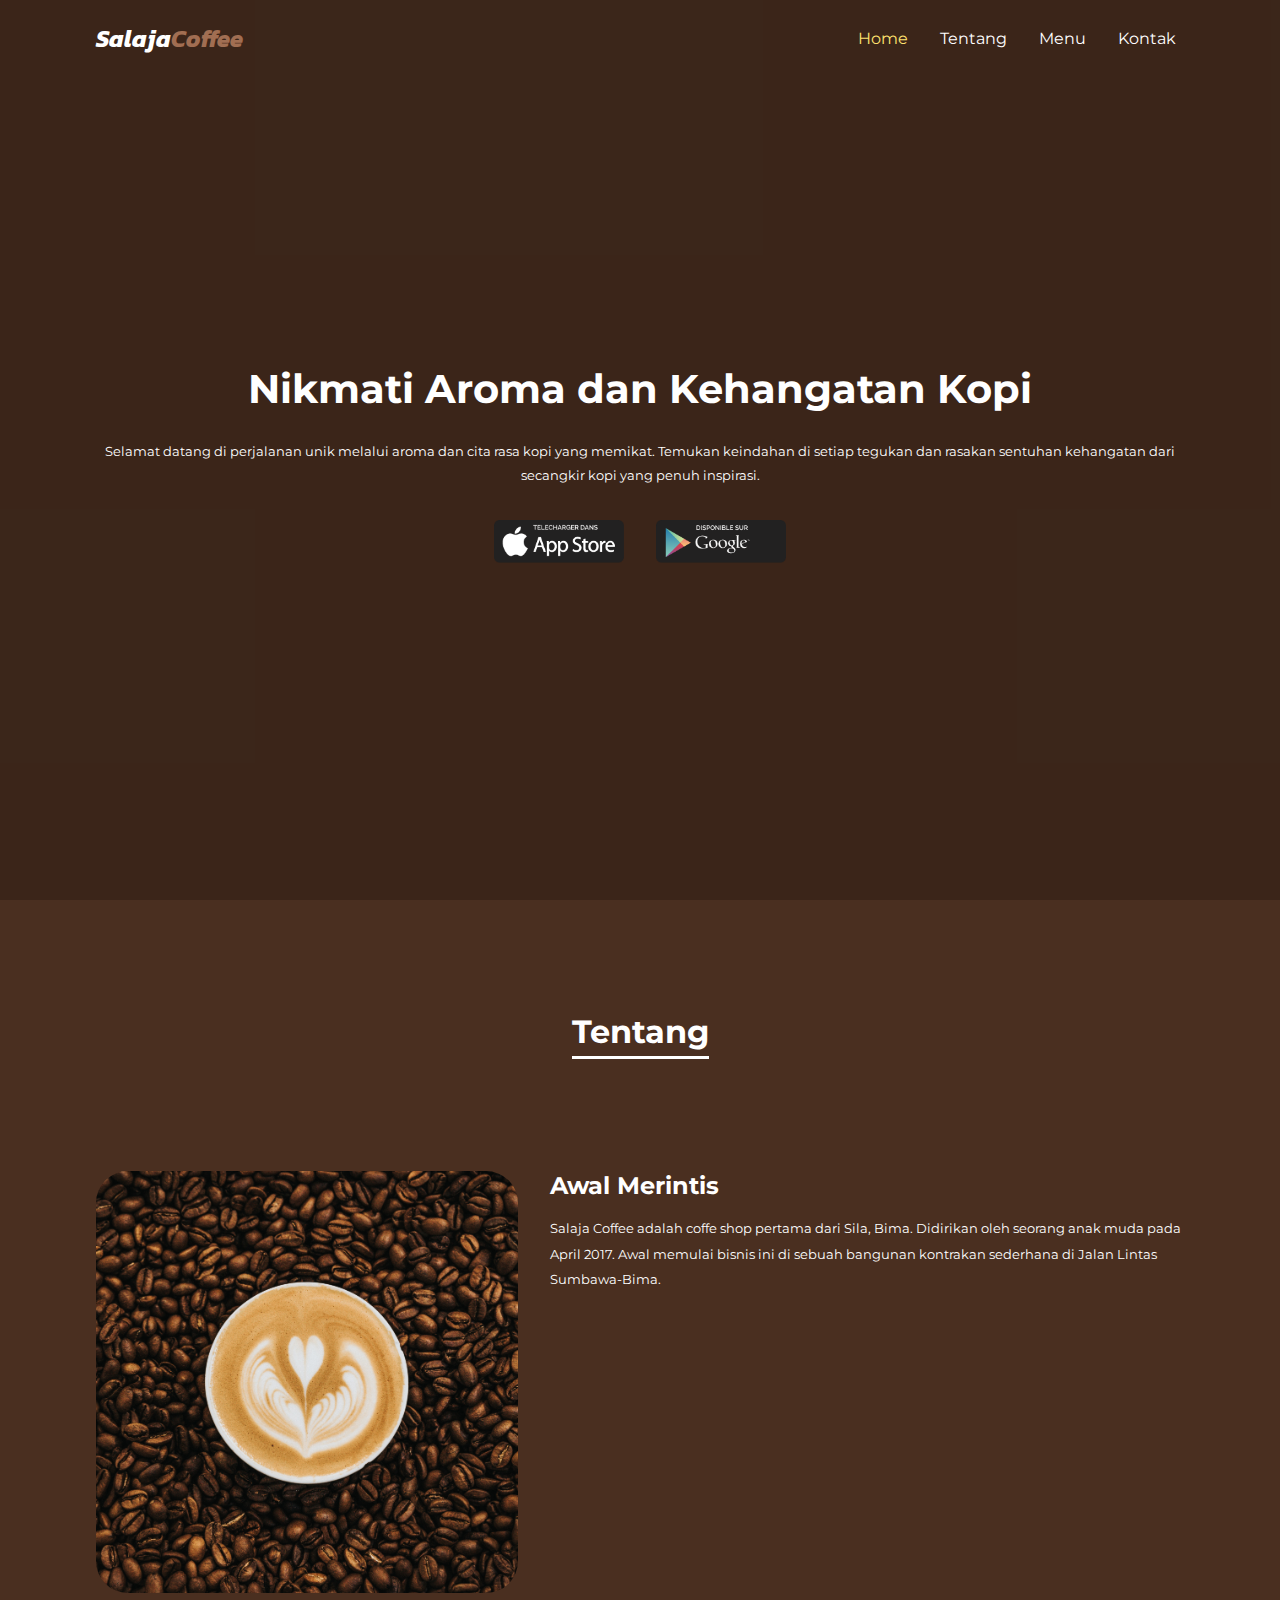
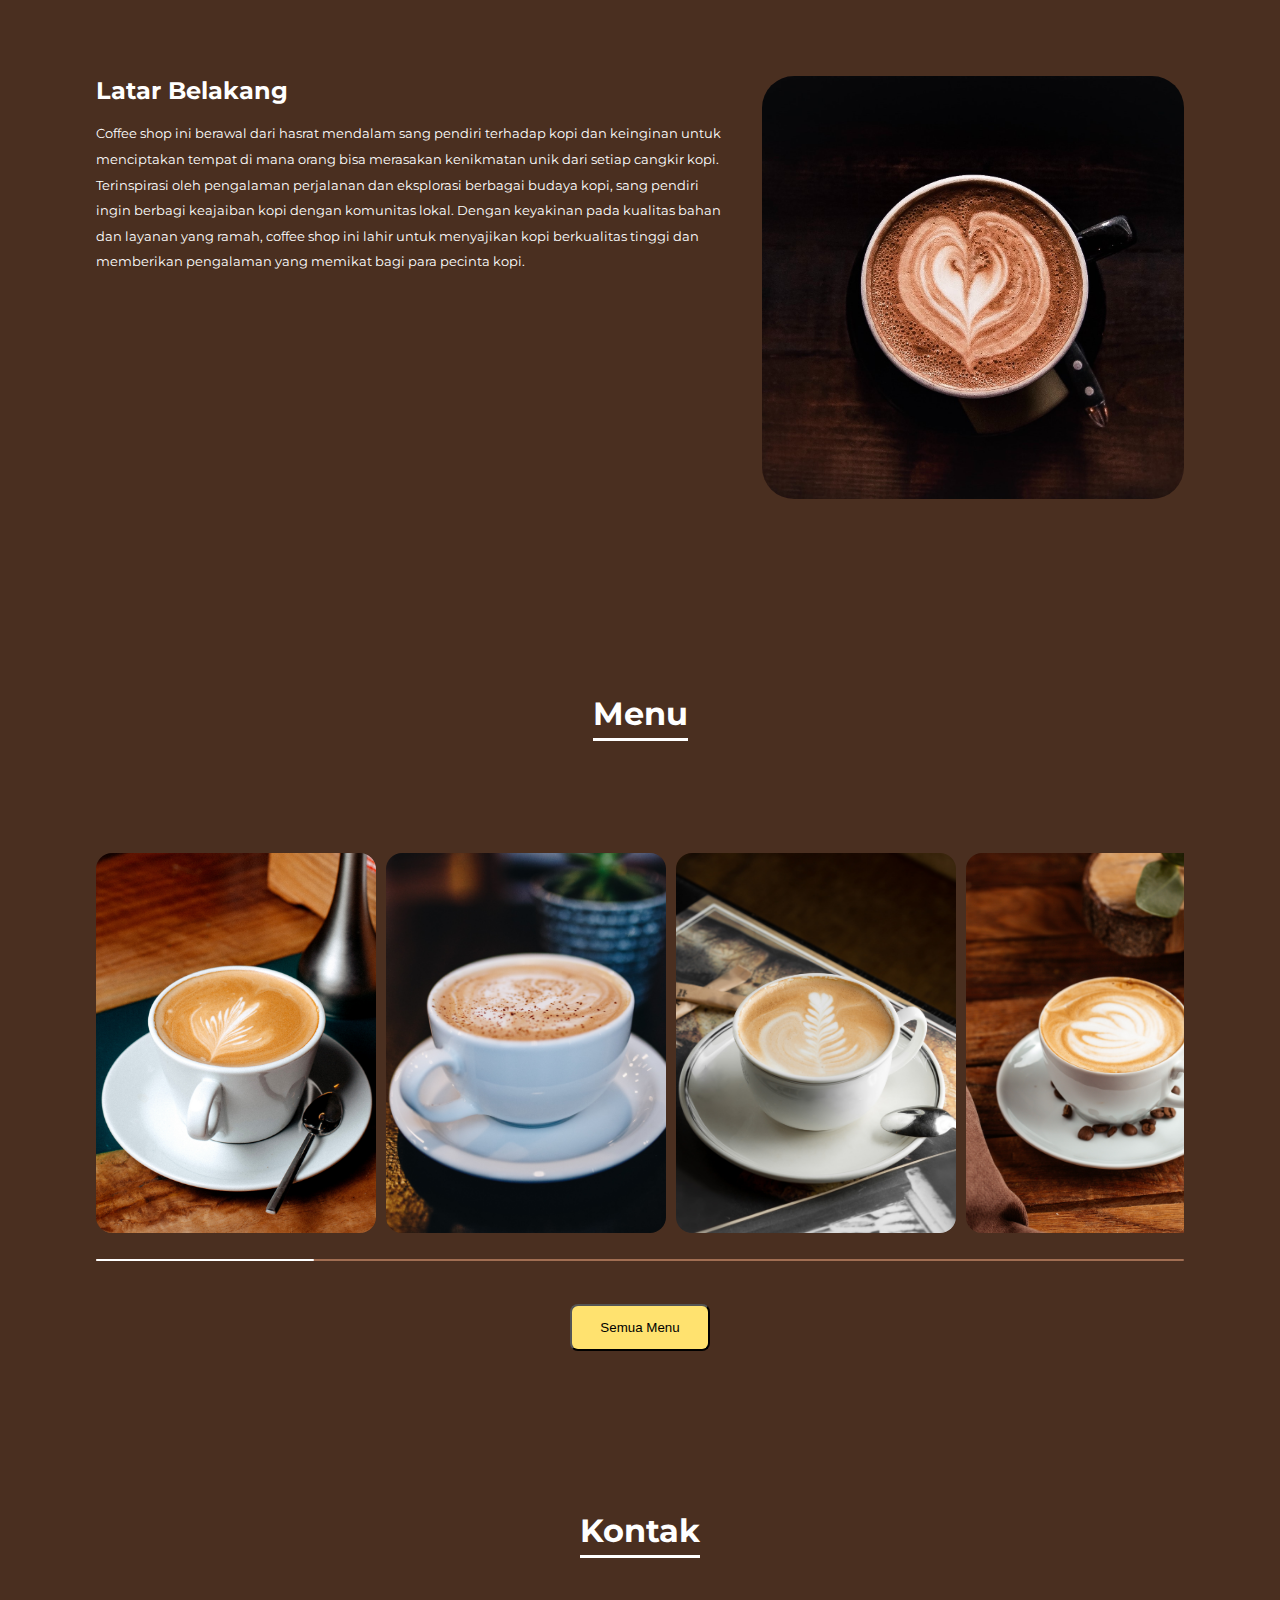
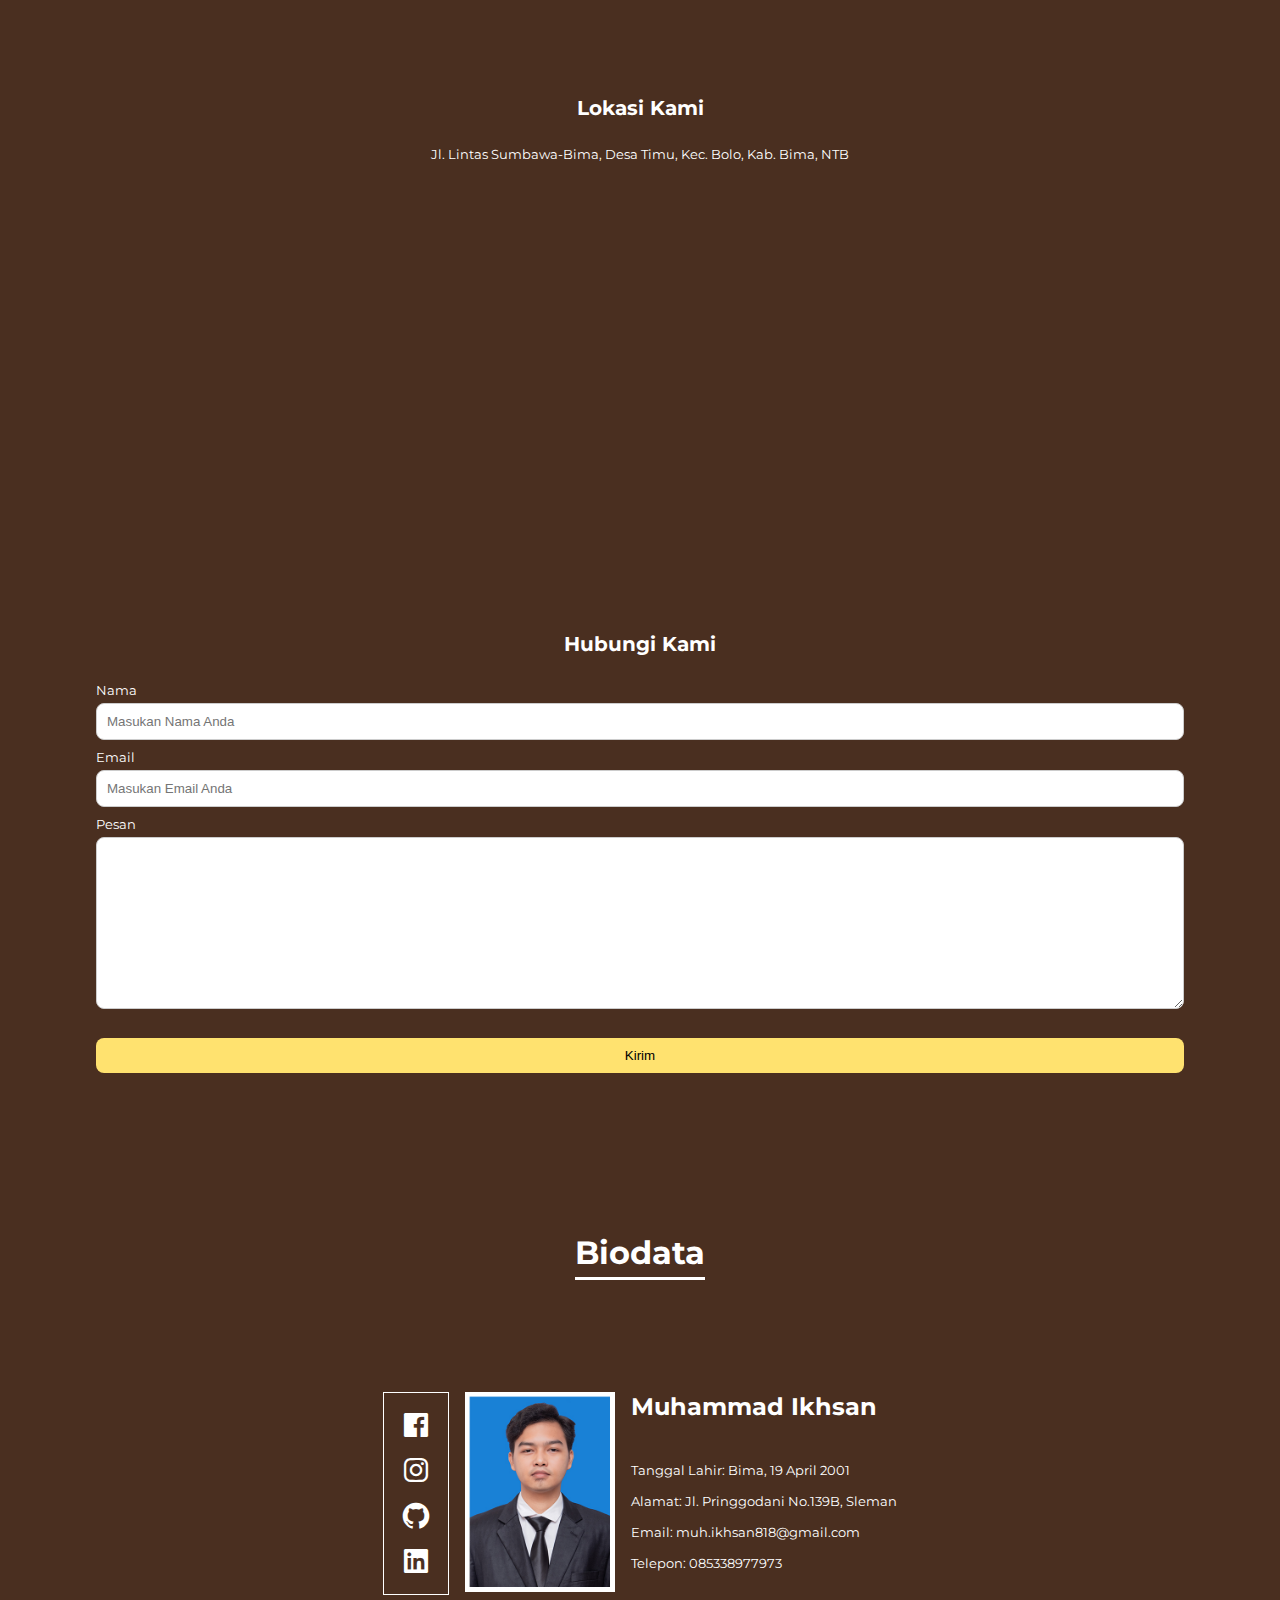
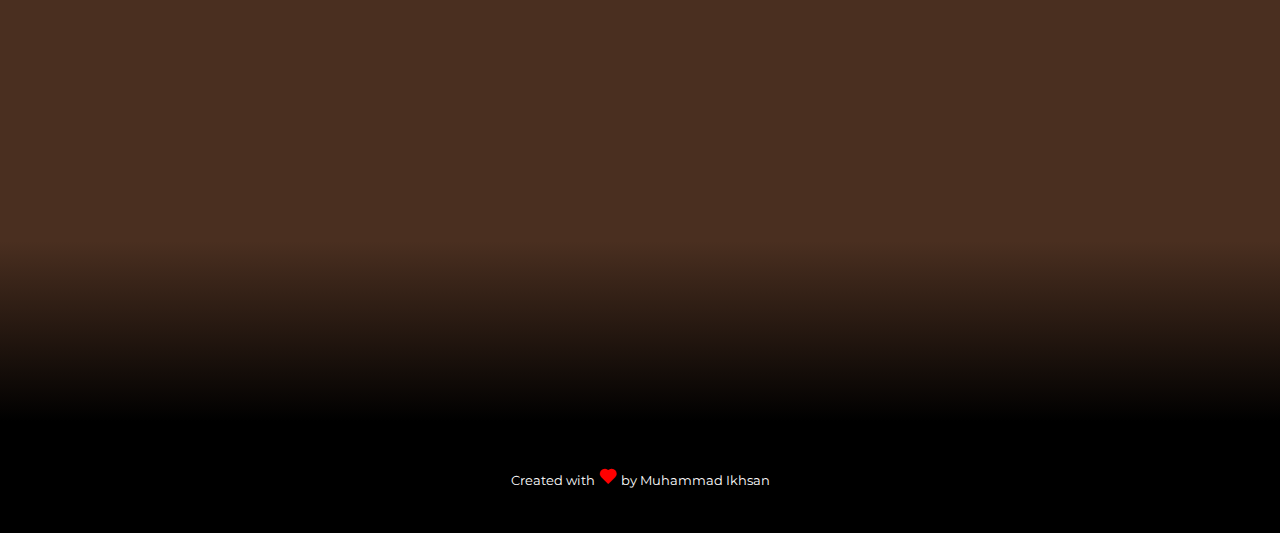
==== commit ca85b966: "adjust sidebar" ====
--- a/index.html
+++ b/index.html
@@ -5,12 +5,12 @@
     <meta charset="UTF-8">
     <meta name="viewport" content="width=device-width, initial-scale=1.0">
     <title>Salaja Coffee</title>
-    <link rel="stylesheet" href="./assets/app.css">
+    <link rel="icon" href="./assets/img/coffee-icon.png" type="image/x-icon">
+    <link rel="stylesheet" href="./assets/styles.css">
     <link rel="preconnect" href="https://fonts.googleapis.com">
     <link rel="preconnect" href="https://fonts.googleapis.com">
     <link rel="preconnect" href="https://fonts.gstatic.com" crossorigin>
     <link href="https://fonts.googleapis.com/css2?family=Kanit&family=Montserrat:wght@400;700&display=swap" rel="stylesheet">
-
     <link rel="stylesheet" href="https://fonts.googleapis.com/css2?family=Material+Symbols+Rounded:opsz,wght,FILL,GRAD@48,400,0,0" />
     <link href='https://unpkg.com/boxicons@2.1.4/css/boxicons.min.css' rel='stylesheet'>
 </head>
@@ -20,17 +20,16 @@
         <nav>
             <a href="#" class="logo">Salaja<span>Coffee</span></a>
             <ul>
-                <li><a href="#home" class="active">Home</a></li>
-                <li><a href="#about">Tentang</a></li>
-                <li><a href="#menu">Menu</a></li>
-                <li><a href="#contact">Kontak</a></li>
+                <li><a href="#home" class="nav-link active">Home</a></li>
+                <li><a href="#about" class="nav-link">Tentang</a></li>
+                <li><a href="#menu" class="nav-link">Menu</a></li>
+                <li><a href="#contact" class="nav-link">Kontak</a></li>
                 </li>
             </ul>
-            <div class="menu-toggle">
-                <input type="checkbox">
-                <span></span>
-                <span></span>
-                <span></span>
+            <div class="hamburger">
+                <span class="bar"></span>
+                <span class="bar"></span>
+                <span class="bar"></span>
             </div>
         </nav>
         <section id="home" class="hero">
@@ -40,8 +39,8 @@
                 </p>
                 <a href="#" class="cta-button">Pesan Sekarang</a>
                 <div class="container-download-app">
-                    <img src="./assets/img/App Store.png" alt="App Store">
-                    <img src="./assets/img/Play Store.png" alt="Play Store">
+                    <img src="./assets/img/app-store.png" alt="App Store">
+                    <img src="./assets/img/play-store.png" alt="Play Store">
                 </div>
             </div>
         </section>
@@ -62,22 +61,20 @@
                     </div>
                 </div>
                 <div class="container-about">
-                    <!-- mobile view start -->
+                    <!-- for mobile display start -->
                     <div id="for-mobile" class="about-image" hidden>
                         <img src="./assets/img/img-tentang-2.jpg" alt="Image Tentang 2">
                     </div>
-                    <!-- mobile view end -->
+                    <!-- for mobile display end -->
                     <div class="about-text ">
                         <h3>Latar Belakang</h3>
                         <p>Coffee shop ini berawal dari hasrat mendalam sang pendiri terhadap kopi dan keinginan untuk menciptakan tempat di mana orang bisa merasakan kenikmatan unik dari setiap cangkir kopi. Terinspirasi oleh pengalaman perjalanan dan eksplorasi
                             berbagai budaya kopi, sang pendiri ingin berbagi keajaiban kopi dengan komunitas lokal. Dengan keyakinan pada kualitas bahan dan layanan yang ramah, coffee shop ini lahir untuk menyajikan kopi berkualitas tinggi dan memberikan
                             pengalaman yang memikat bagi para pecinta kopi.</p>
                     </div>
-                    <!-- desktop view start -->
                     <div id="for-desktop" class="about-image">
                         <img src="./assets/img/img-tentang-2.jpg" alt="Image Tentang 2" class="image-2">
                     </div>
-                    <!-- desktop view end -->
                 </div>
             </article>
             <article id="menu">
@@ -163,8 +160,8 @@
                         <h3>Muhammad Ikhsan</h3>
                         <p>Tanggal Lahir: Bima, 19 April 2001</p>
                         <p>Alamat: Jl. Pringgodani No.139B, Sleman</p>
-                        <p>Email: nama@example.com</p>
-                        <p>Telepon: 081234567890</p>
+                        <p>Email: muh.ikhsan818@gmail.com</p>
+                        <p>Telepon: 085338977973</p>
                     </div>
                 </div>
             </div>
@@ -177,131 +174,7 @@
         <p>Created with <i class='bx bxs-heart' style="color: red; font-size: 20px"></i> by Muhammad Ikhsan</a>
         </p>
     </Footer>
-
-    <script>
-        /* hamburger menu */
-
-        const menuAbout = document.getElementById('about');
-        const menuMenu = document.getElementById('menu');
-        const menuContact = document.getElementById('contact');
-
-
-        /* const aboutMob = false; */
-
-        function updateDisp() {
-            isMobile = window.innerWidth < 768;
-            const menuToggle = document.querySelector('.menu-toggle input');
-            const navBar = document.querySelector('nav ul');
-
-            menuToggle.addEventListener('click', function() {
-                navBar.classList.toggle('slide');
-            });
-
-            /* for mobile display */
-            if (isMobile) {
-                document.getElementById('for-desktop').hidden = true;
-                document.getElementById('for-mobile').hidden = false;
-                console.log('isMobile');
-            } else {
-                document.getElementById('for-desktop').hidden = false;
-                document.getElementById('for-mobile').hidden = true;
-                console.log('isDesktop');
-            }
-        }
-        updateDisp();
-        window.addEventListener("resize", updateDisp);
-
-
-
-
-
-        const initSlider = () => {
-            const imageList = document.querySelector(".slider-wrapper .image-list");
-            const slideButtons = document.querySelectorAll(".slider-wrapper .slide-button");
-            const sliderScrollbar = document.querySelector(".container-menu .slider-scrollbar");
-            const scrollbarThumb = sliderScrollbar.querySelector(".scrollbar-thumb");
-            const maxScrollLeft = imageList.scrollWidth - imageList.clientWidth;
-
-            // Handle scrollbar thumb drag
-            scrollbarThumb.addEventListener("mousedown", (e) => {
-                const startX = e.clientX;
-                const thumbPosition = scrollbarThumb.offsetLeft;
-                const maxThumbPosition = sliderScrollbar.getBoundingClientRect().width - scrollbarThumb.offsetWidth;
-
-                // Update thumb position on mouse move
-                const handleMouseMove = (e) => {
-                        const deltaX = e.clientX - startX;
-                        const newThumbPosition = thumbPosition + deltaX;
-                        // Ensure the scrollbar thumb stays within bounds
-                        const boundedPosition = Math.max(0, Math.min(maxThumbPosition, newThumbPosition));
-                        const scrollPosition = (boundedPosition / maxThumbPosition) * maxScrollLeft;
-
-                        scrollbarThumb.style.left = `${boundedPosition}px`;
-                        imageList.scrollLeft = scrollPosition;
-                    }
-                    // Remove event listeners on mouse up
-                const handleMouseUp = () => {
-                        document.removeEventListener("mousemove", handleMouseMove);
-                        document.removeEventListener("mouseup", handleMouseUp);
-                    }
-                    // Add event listeners for drag interaction
-                document.addEventListener("mousemove", handleMouseMove);
-                document.addEventListener("mouseup", handleMouseUp);
-            });
-            // Slide images according to the slide button clicks
-            slideButtons.forEach(button => {
-                button.addEventListener("click", () => {
-                    const direction = button.id === "prev-slide" ? -1 : 1;
-                    const scrollAmount = imageList.clientWidth * direction;
-                    imageList.scrollBy({
-                        left: scrollAmount,
-                        behavior: "smooth"
-                    });
-                });
-            });
-            // Show or hide slide buttons based on scroll position
-            const handleSlideButtons = () => {
-                    slideButtons[0].style.display = imageList.scrollLeft <= 0 ? "none" : "flex";
-                    slideButtons[1].style.display = imageList.scrollLeft >= maxScrollLeft ? "none" : "flex";
-                }
-                // Update scrollbar thumb position based on image scroll
-            const updateScrollThumbPosition = () => {
-                    const scrollPosition = imageList.scrollLeft;
-                    const thumbPosition = (scrollPosition / maxScrollLeft) * (sliderScrollbar.clientWidth - scrollbarThumb.offsetWidth);
-                    scrollbarThumb.style.left = `${thumbPosition}px`;
-                }
-                // Call these two functions when image list scrolls
-            imageList.addEventListener("scroll", () => {
-                updateScrollThumbPosition();
-                handleSlideButtons();
-            });
-        }
-        window.addEventListener("resize", initSlider);
-        window.addEventListener("load", initSlider);
-
-        //back to top
-        let calcScrollValue = () => {
-            let scrollProgress = document.getElementById("progress");
-            let progressValue = document.getElementById("progress-value");
-            let pos = document.documentElement.scrollTop;
-            let calcHeight =
-                document.documentElement.scrollHeight -
-                document.documentElement.clientHeight;
-            let scrollValue = Math.round((pos * 100) / calcHeight);
-            if (pos > 100) {
-                scrollProgress.style.display = "grid";
-            } else {
-                scrollProgress.style.display = "none";
-            }
-            scrollProgress.addEventListener("click", () => {
-                document.documentElement.scrollTop = 0;
-            });
-            scrollProgress.style.background = `conic-gradient(#ffe26f ${scrollValue}%, #d7d7d7 ${scrollValue}%)`;
-        };
-
-        window.onscroll = calcScrollValue;
-        window.onload = calcScrollValue;
-    </script>
+    <script src="./script.js"></script>
 </body>
 
 </html>--- a/assets/styles.css
+++ b/assets/styles.css
@@ -0,0 +1,701 @@
+*,
+*::before,
+*::after {
+    box-sizing: border-box;
+}
+
+html {
+    scroll-behavior: smooth;
+}
+
+body {
+    font-family: 'Montserrat', sans-serif;
+    margin: 0;
+    background-color: #4A2F20;
+    color: #fff;
+}
+
+body .container-heading {
+    text-align: center;
+}
+
+body h1 {
+    font-size: 40px;
+}
+
+body h2 {
+    font-size: 32px;
+}
+
+body h3 {
+    font-size: 24px;
+}
+
+body h4 {
+    font-size: 20px;
+}
+
+
+/* header */
+
+nav {
+    z-index: 999;
+    display: flex;
+    justify-content: space-between;
+    align-items: center;
+    width: 100%;
+    padding: 1rem 6rem;
+    color: #fff;
+    position: absolute;
+}
+
+nav .logo {
+    text-decoration: none;
+    font-family: 'Kanit', sans-serif;
+    font-style: italic;
+    font-weight: bold;
+    font-size: 1.5rem;
+    color: #fff;
+}
+
+nav .logo span {
+    color: #a16e52;
+}
+
+nav ul {
+    padding-left: 0;
+    display: flex;
+    gap: 2rem 1rem;
+}
+
+header nav ul li {
+    list-style-type: none;
+}
+
+nav ul a {
+    text-decoration: none;
+    font-size: 1rem;
+    color: #fff;
+    padding: .5rem 1.5rem;
+}
+
+nav ul a.active,
+nav ul a:hover {
+    color: #ffe26f;
+}
+
+nav .hamburger {
+    display: none;
+    cursor: pointer;
+}
+
+nav .hamburger .bar {
+    display: block;
+    width: 25px;
+    height: 3px;
+    margin: 5px auto;
+    transition: all .3s ease-in-out;
+    background-color: white;
+}
+
+.hero {
+    height: 100vh;
+    display: flex;
+    align-items: center;
+    background-image: url(./img/hero.jpg);
+    background-repeat: no-repeat;
+    background-size: cover;
+    background-position: center;
+    position: relative;
+}
+
+.hero::before {
+    content: "";
+    position: absolute;
+    top: 0;
+    left: 0;
+    width: 100%;
+    height: 100%;
+    background-color: rgba(0, 0, 0, 0.2);
+}
+
+.content {
+    align-content: center;
+    padding: 0 6rem;
+    width: 100%;
+    z-index: 1;
+}
+
+.content h1 {
+    width: 50%;
+}
+
+.content p {
+    line-height: 30px;
+    width: 50%;
+}
+
+.content .cta-button {
+    padding: 14px 28px;
+    background-color: #ffe26f;
+    color: #000;
+    display: inline-block;
+    margin-top: 1.5rem;
+    text-decoration: none;
+    border-radius: .5rem;
+}
+
+.content .cta-button:hover {
+    background-color: #fdedae;
+}
+
+.content .container-download-app {
+    display: none;
+}
+
+main {
+    width: 100%;
+    margin-inline: auto;
+}
+
+
+/* about */
+
+#about {
+    padding: 0 6rem;
+}
+
+#about h2 {
+    margin: 7rem 0;
+    display: inline-block;
+    border-bottom: solid 3px;
+    padding-bottom: 5px;
+}
+
+.container-about {
+    display: flex;
+    margin-bottom: 5rem;
+    gap: 0 3rem;
+    align-items: center;
+}
+
+.container-about .about-text {
+    width: 60%;
+}
+
+.container-about .about-image {
+    width: 40%;
+}
+
+.container-about .about-image img {
+    width: 100%;
+    border-radius: 2rem;
+}
+
+.container-about .about-text h3 {
+    margin-bottom: 3rem;
+}
+
+.container-about .about-text p {
+    line-height: 2;
+}
+
+
+/* menu */
+
+#menu {
+    padding: 0 6rem;
+    margin-bottom: 3rem;
+}
+
+#menu h2 {
+    margin: 7rem 0;
+    display: inline-block;
+    border-bottom: solid 3px;
+    padding-bottom: 5px;
+}
+
+.slider-wrapper {
+    position: relative;
+}
+
+.slider-wrapper .slide-button {
+    position: absolute;
+    top: 50%;
+    outline: none;
+    border: none;
+    height: 50px;
+    width: 50px;
+    z-index: 5;
+    color: #000;
+    display: flex;
+    cursor: pointer;
+    font-size: 2.2rem;
+    background: #fff;
+    align-items: center;
+    justify-content: center;
+    border-radius: 50%;
+    transform: translateY(-50%);
+}
+
+.slider-wrapper .slide-button:hover {
+    background: #ececec;
+}
+
+.slider-wrapper .slide-button#prev-slide {
+    left: -25px;
+    display: none;
+}
+
+.slider-wrapper .slide-button#next-slide {
+    right: -25px;
+}
+
+.slider-wrapper .image-list {
+    display: grid;
+    grid-template-columns: repeat(10, 1fr);
+    gap: 18px;
+    font-size: 0;
+    list-style: none;
+    margin-bottom: 30px;
+    overflow-x: auto;
+    scrollbar-width: none;
+    padding-left: 0;
+}
+
+.slider-wrapper .image-list::-webkit-scrollbar {
+    display: none;
+}
+
+.slider-wrapper .image-list .image-item {
+    width: 330px;
+    height: 400px;
+    object-fit: cover;
+    border-radius: 1rem;
+}
+
+.container-menu .slider-scrollbar {
+    height: 24px;
+    width: 100%;
+    display: flex;
+    align-items: center;
+}
+
+.slider-scrollbar .scrollbar-track {
+    background: #a16e52;
+    width: 100%;
+    height: 2px;
+    display: flex;
+    align-items: center;
+    border-radius: 4px;
+    position: relative;
+}
+
+.slider-scrollbar:hover .scrollbar-track {
+    height: 4px;
+}
+
+.slider-scrollbar .scrollbar-thumb {
+    position: absolute;
+    background: #fff;
+    top: 0;
+    bottom: 0;
+    width: 50%;
+    height: 100%;
+    cursor: grab;
+    border-radius: inherit;
+}
+
+.slider-scrollbar .scrollbar-thumb:active {
+    cursor: grabbing;
+    height: 8px;
+    top: -2px;
+}
+
+.slider-scrollbar .scrollbar-thumb::after {
+    content: "";
+    position: absolute;
+    left: 0;
+    right: 0;
+    top: -10px;
+    bottom: -10px;
+}
+
+.btn-all-menu {
+    display: flex;
+    justify-content: center;
+    margin-top: 2rem;
+}
+
+.btn-all-menu button {
+    padding: 14px 28px;
+    background-color: #ffe26f;
+    color: #000;
+    cursor: pointer;
+    border-radius: .5rem;
+}
+
+.btn-all-menu button:hover {
+    background-color: #fdedae;
+}
+
+
+/* contact */
+
+#contact {
+    padding: 0 6rem;
+    margin-bottom: 3rem;
+}
+
+#contact h2 {
+    margin: 7rem 0;
+    display: inline-block;
+    border-bottom: solid 3px;
+    padding-bottom: 5px;
+}
+
+.container-contact {
+    display: flex;
+    gap: 3rem;
+}
+
+.container-location-message {
+    width: 50%;
+}
+
+.container-location-message .our-location {
+    width: 100%;
+    height: 380px;
+    border-radius: 1.5rem;
+}
+
+.container-contact label {
+    display: block;
+    margin-bottom: 5px;
+}
+
+.container-contact input,
+.container-contact textarea,
+.container-contact button {
+    width: 100%;
+    padding: 10px;
+}
+
+.container-contact input,
+.container-contact textarea {
+    margin-bottom: 10px;
+    border: 1px solid #ccc;
+    border-radius: .5rem;
+}
+
+.container-contact button {
+    border: none;
+    background-color: #ffe26f;
+    color: #000;
+    cursor: pointer;
+    border-radius: .5rem;
+    margin-top: 1rem;
+}
+
+.container-contact button:hover {
+    background-color: #fdedae;
+}
+
+
+/* biodata */
+
+#biodata {
+    height: 100vh;
+    background: linear-gradient(0deg, rgba(0, 0, 0, 1) 0%, rgba(74, 47, 32, 1) 20%);
+}
+
+#biodata h2 {
+    margin: 7rem 0;
+    display: inline-block;
+    border-bottom: solid 3px;
+    padding-bottom: 5px;
+}
+
+.container-biodata {
+    display: flex;
+    justify-content: center;
+}
+
+.social-media {
+    border: solid 1px white;
+    display: flex;
+    flex-direction: column;
+    justify-content: space-between;
+    padding: 1rem;
+}
+
+.social-media i {
+    font-size: 2rem;
+    color: #fff;
+}
+
+.social-media .bxl-facebook-square:hover {
+    color: #3b5998;
+}
+
+.social-media .bxl-instagram:hover {
+    color: #c32aa3;
+}
+
+.social-media .bxl-github:hover {
+    color: #171515;
+}
+
+.social-media .bxl-linkedin-square:hover {
+    color: #007bb5;
+}
+
+.social-media i {
+    color: #fff;
+}
+
+.biodata-card {
+    display: flex;
+}
+
+.profile-picture {
+    margin: 0 1rem;
+}
+
+.profile-picture img {
+    height: 200px;
+}
+
+.info {
+    display: flex;
+    flex-direction: column;
+}
+
+.info h3 {
+    margin: 0 0 34px 0;
+}
+
+.info p {
+    margin: 8px 0;
+}
+
+#progress {
+    position: fixed;
+    bottom: 20px;
+    right: 10px;
+    height: 70px;
+    width: 70px;
+    display: none;
+    place-items: center;
+    border-radius: 50%;
+    box-shadow: 0 0 10px rgba(0, 0, 0, 0.2);
+    cursor: pointer;
+}
+
+#progress-value {
+    display: block;
+    height: calc(100% - 15px);
+    width: calc(100% - 15px);
+    background-color: #ffffff;
+    border-radius: 50%;
+    display: grid;
+    place-items: center;
+    font-size: 35px;
+    color: #001a2e;
+}
+
+
+/* footer */
+
+footer {
+    background-color: #000;
+    padding: 2rem 0;
+}
+
+footer p {
+    text-align: center;
+}
+
+footer a {
+    text-decoration: none;
+    color: #fff;
+}
+
+
+/* Tablets */
+
+@media screen and (max-width: 1280px) {
+    body {
+        font-size: 80%;
+    }
+    /* header */
+    nav ul a {
+        padding: .5rem .5rem;
+    }
+    .content {
+        text-align: center;
+    }
+    .content h1 {
+        width: 100%;
+    }
+    .content p {
+        width: 100%;
+        line-height: 24px;
+    }
+    .content .cta-button {
+        display: none;
+    }
+    .content .container-download-app {
+        margin-top: 2rem;
+        display: flex;
+        gap: 2rem;
+        justify-content: center;
+    }
+    .content .container-download-app img {
+        width: 130px;
+    }
+    /* about */
+    .container-about {
+        display: flex;
+        margin-bottom: 5rem;
+        gap: 0 2rem;
+        align-items: flex-start;
+    }
+    .container-about .about-image img {
+        border-radius: 2rem;
+    }
+    .container-about .about-text h3 {
+        margin: 0 0 1rem 0;
+    }
+    /* menu */
+    .slider-wrapper .slide-button {
+        display: none !important;
+    }
+    .slider-wrapper .image-list {
+        gap: 10px;
+        margin-bottom: 15px;
+        scroll-snap-type: x mandatory;
+    }
+    .slider-wrapper .image-list .image-item {
+        width: 280px;
+        height: 380px;
+    }
+    .slider-scrollbar .scrollbar-thumb {
+        width: 20%;
+    }
+    /* contact */
+    .container-contact {
+        /* display: flex; */
+        flex-direction: column;
+        justify-content: center;
+    }
+    .container-location-message {
+        width: 100%;
+    }
+    .container-location-message h4,
+    .container-location-message p {
+        text-align: center;
+    }
+    #progress {
+        display: none !important;
+    }
+}
+
+
+/* Mobile */
+
+@media screen and (max-width: 768px) {
+    body {
+        font-size: 70%;
+    }
+    /* header */
+    nav {
+        padding: 1rem 3rem;
+    }
+    nav .hamburger {
+        display: block;
+    }
+    nav .hamburger.active .bar:nth-child(2) {
+        opacity: 0;
+    }
+    nav .hamburger.active .bar:nth-child(1) {
+        transform: translateY(8px) rotate(45deg);
+    }
+    nav .hamburger.active .bar:nth-child(3) {
+        transform: translateY(-8px) rotate(-45deg);
+    }
+    nav ul {
+        position: fixed;
+        left: -100%;
+        top: 0;
+        margin-top: 0;
+        gap: 0;
+        flex-direction: column;
+        background-color: #000;
+        width: 100%;
+        text-align: center;
+        transition: .3s;
+        opacity: 0;
+    }
+    nav ul li {
+        margin: 20px 0;
+    }
+    nav ul.active {
+        left: 0;
+        opacity: 1;
+    }
+    .content {
+        padding: 0 3rem;
+    }
+    .content .container-download-app img {
+        width: 100px;
+    }
+    /* about */
+    #about {
+        padding: 0 3rem;
+    }
+    .container-about {
+        display: flex;
+        flex-direction: column;
+        margin-bottom: 5rem;
+        gap: 0 2rem;
+        align-items: center;
+        text-align: center;
+    }
+    .container-about .about-text {
+        width: 100%;
+    }
+    .container-about .about-image {
+        width: 60%;
+    }
+    .container-about .about-text h3 {
+        align-items: center;
+        margin: 1rem 0;
+    }
+    .container-about .about-image .image-2 {
+        display: none;
+    }
+    /* menu */
+    #menu {
+        padding: 0 3rem;
+    }
+    .slider-wrapper .slide-button {
+        display: none !important;
+    }
+    .slider-wrapper .image-list {
+        gap: 10px;
+        margin-bottom: 15px;
+        scroll-snap-type: x mandatory;
+    }
+    .slider-wrapper .image-list .image-item {
+        width: 180px;
+        height: 280px;
+    }
+    .slider-scrollbar .scrollbar-thumb {
+        width: 20%;
+    }
+    /* contact */
+    #contact {
+        padding: 0 3rem;
+    }
+}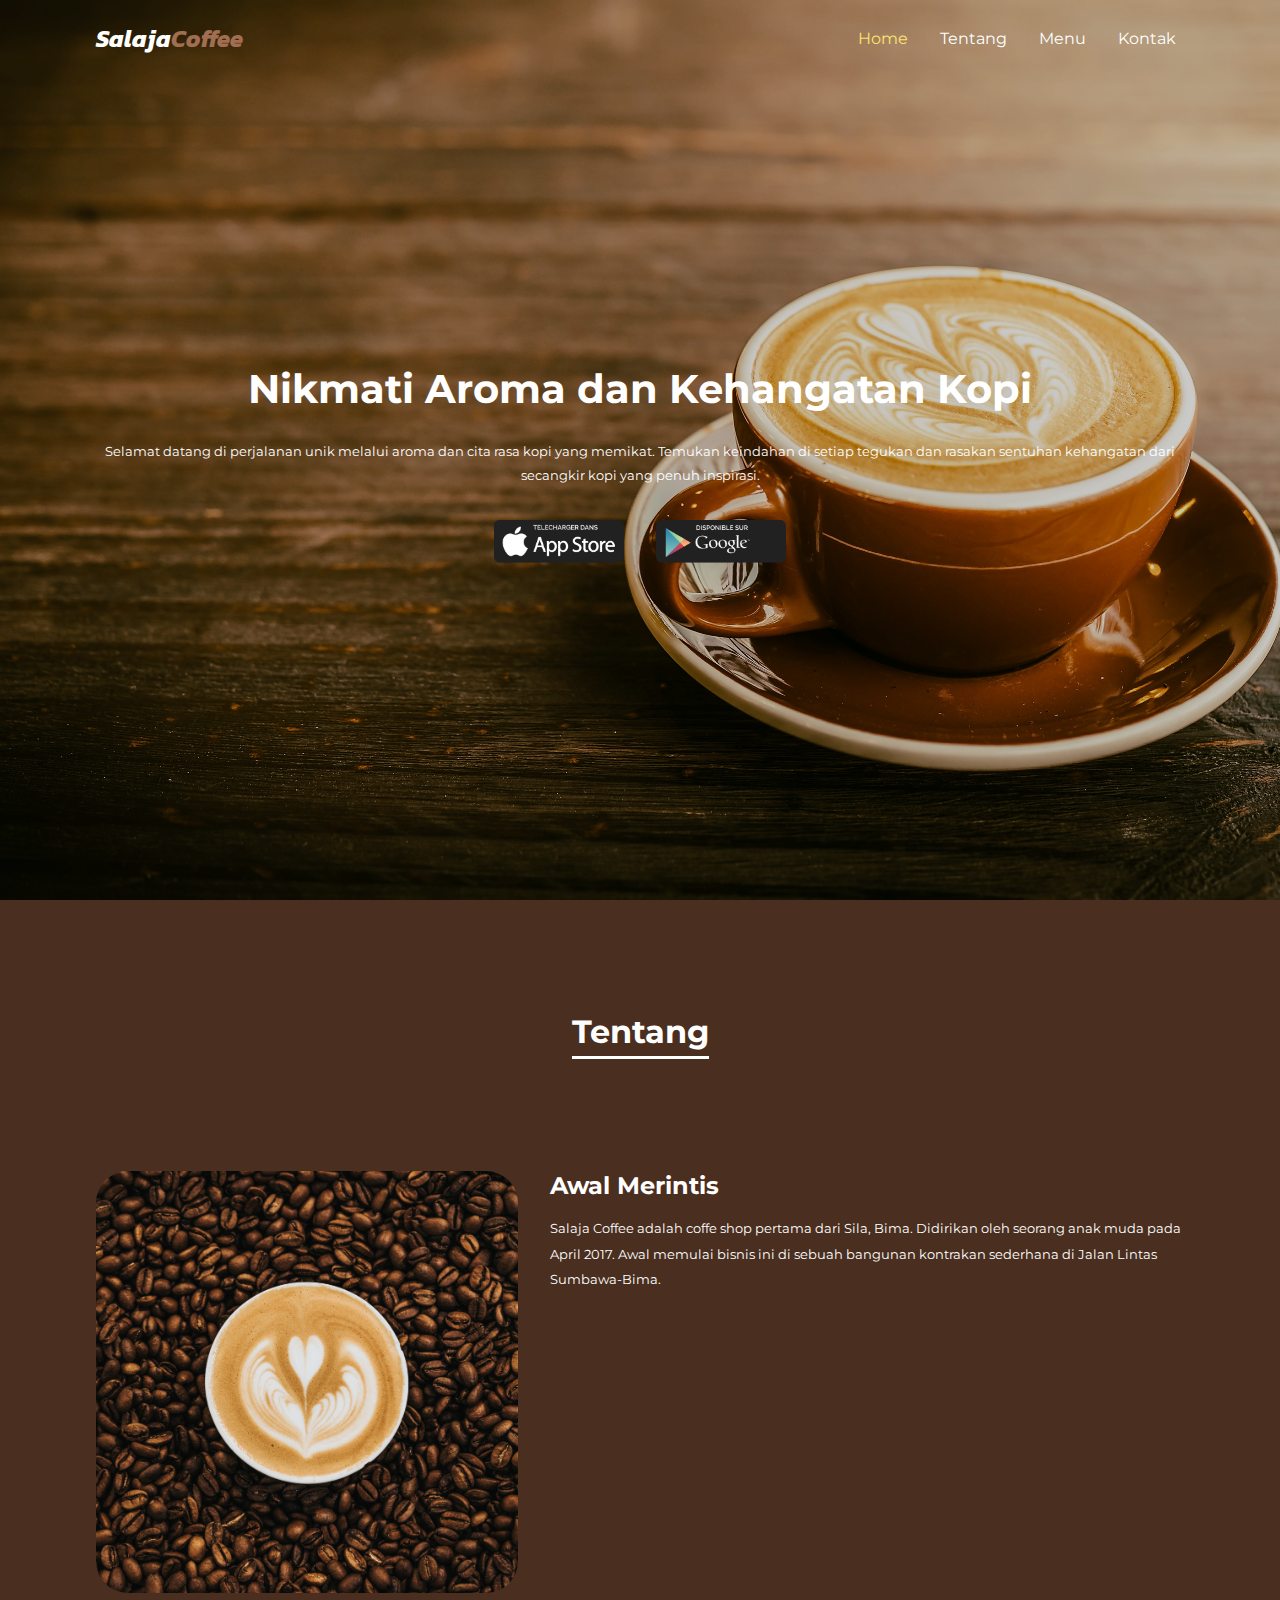
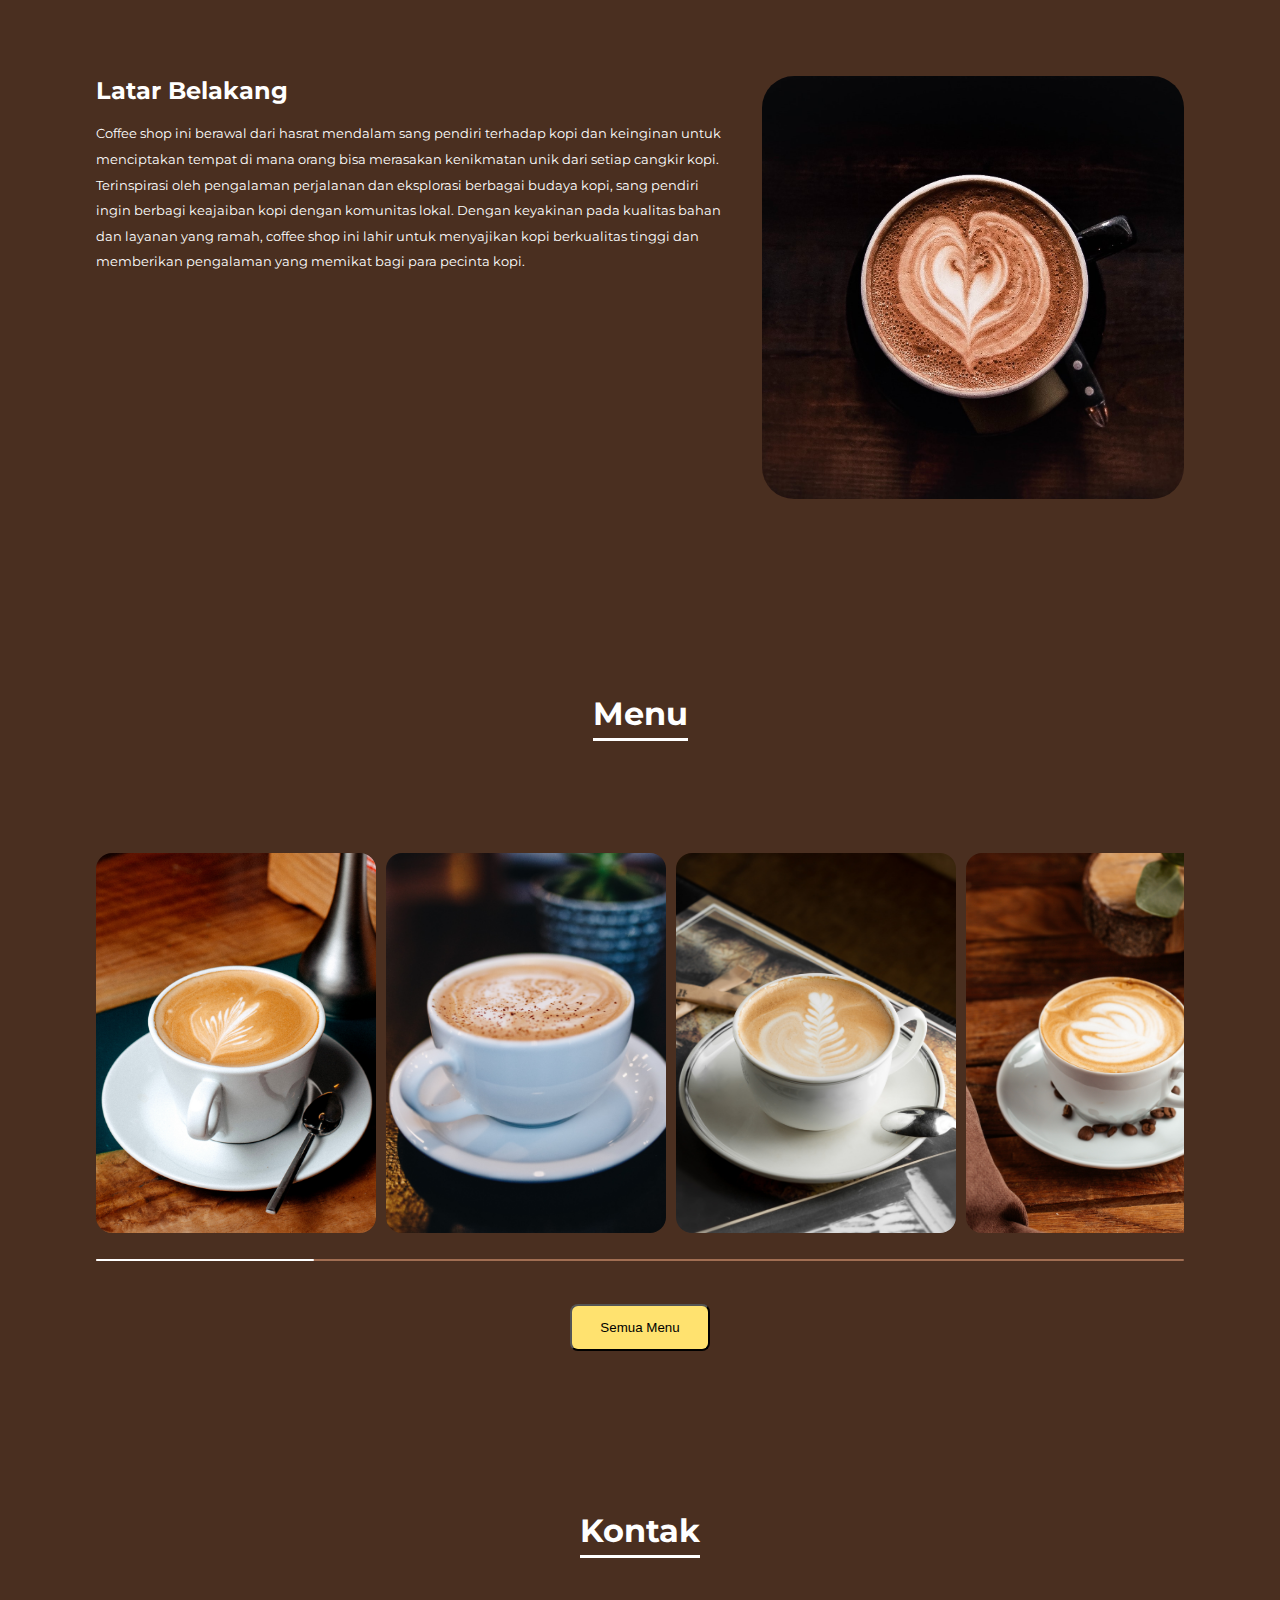
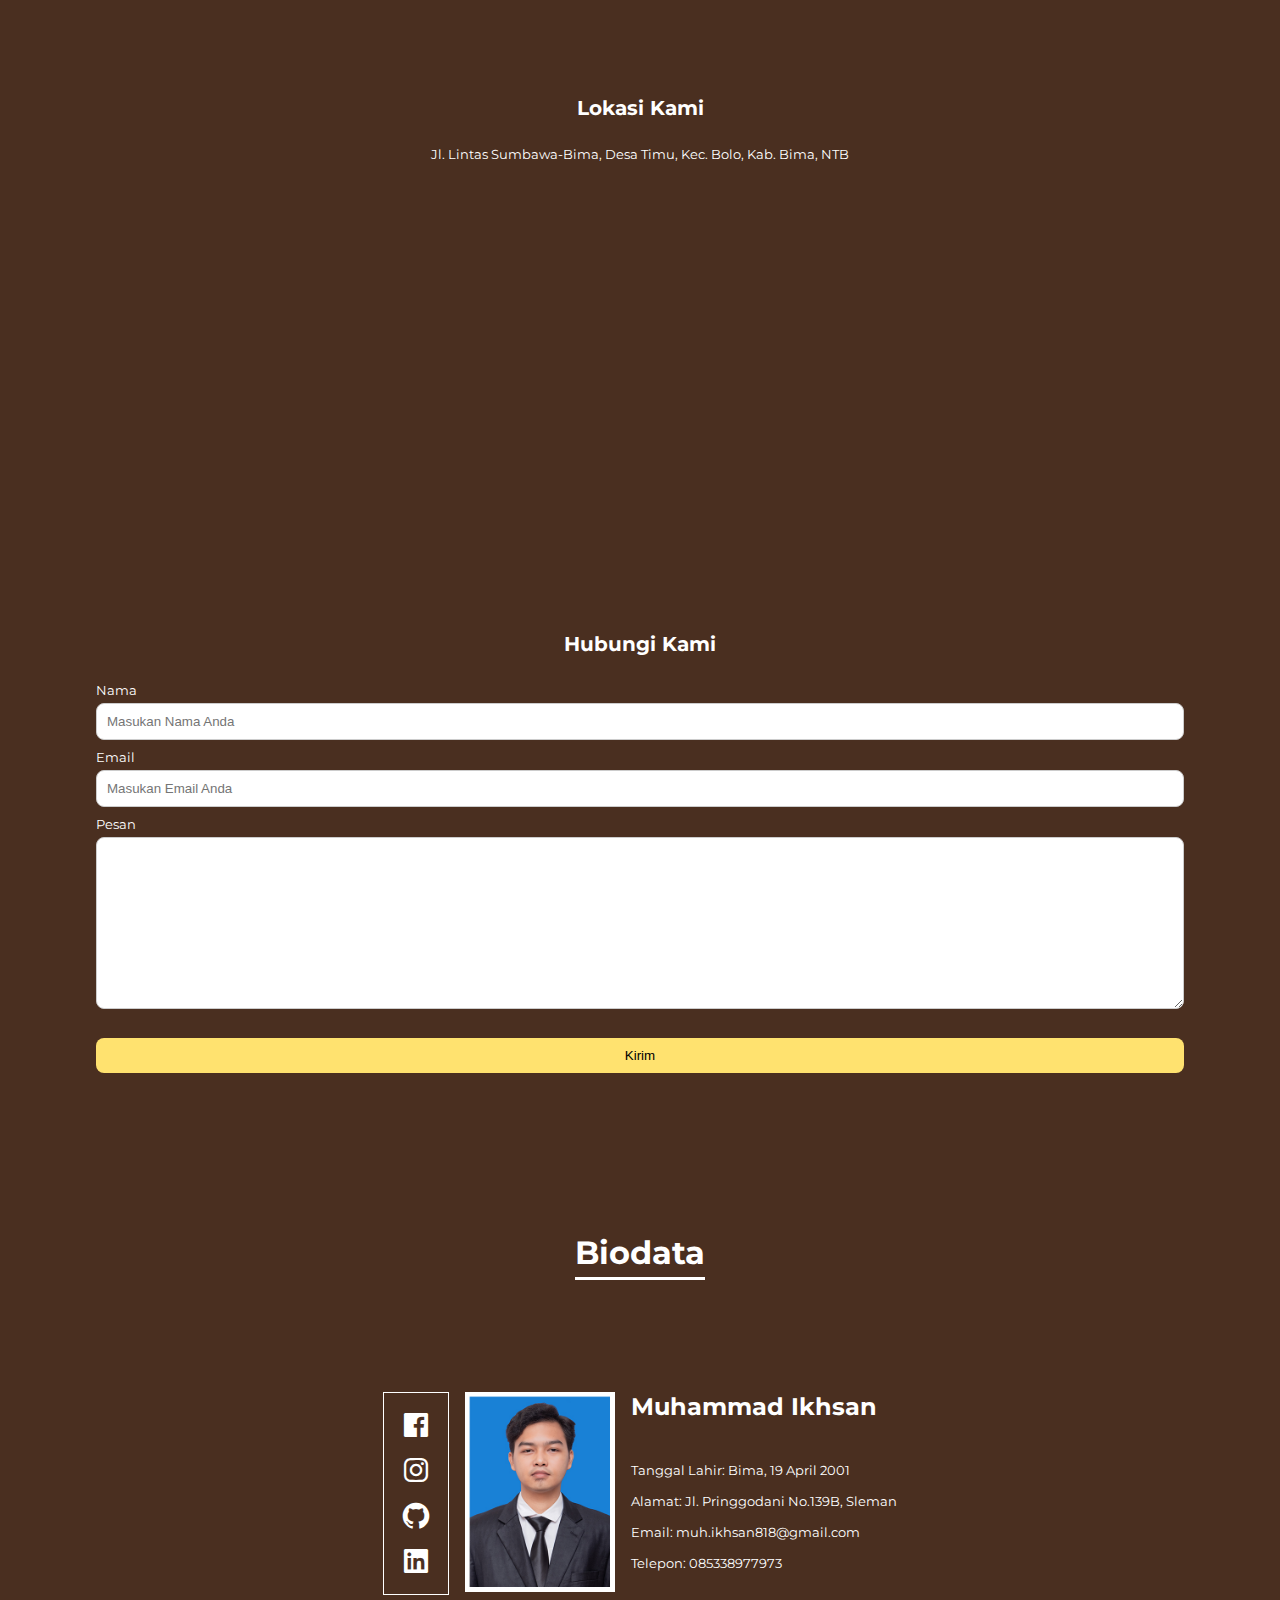
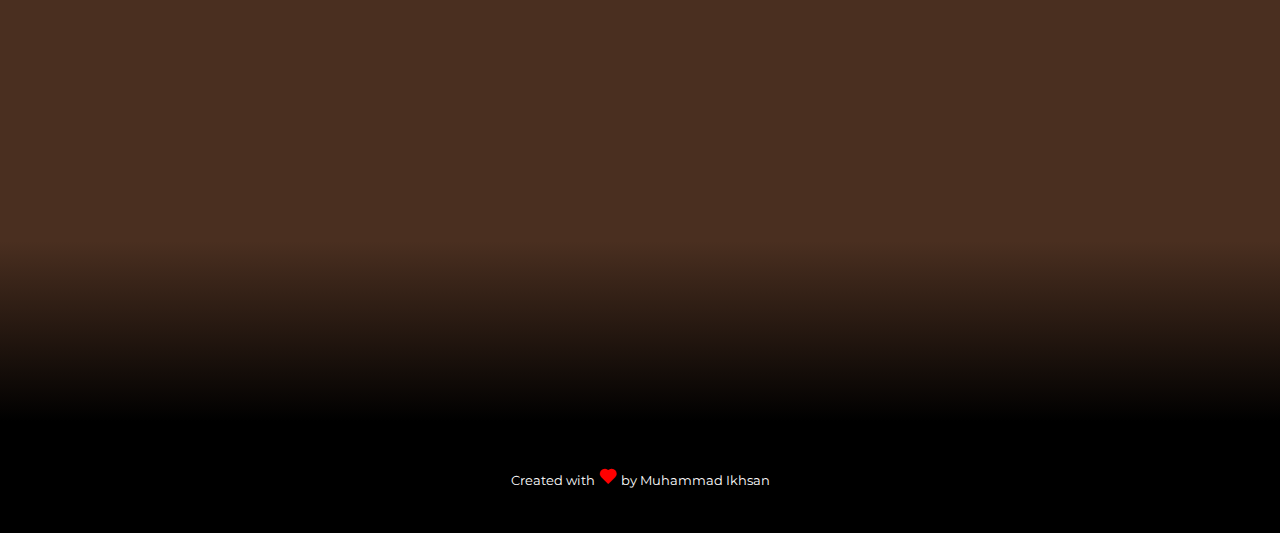
==== commit 938912b3: "add all menu page" ====
--- a/index.html
+++ b/index.html
@@ -5,13 +5,16 @@
     <meta charset="UTF-8">
     <meta name="viewport" content="width=device-width, initial-scale=1.0">
     <title>Salaja Coffee</title>
+    <link rel="stylesheet" href="./assets/styles.css">
     <link rel="icon" href="./assets/img/coffee-icon.png" type="image/x-icon">
-    <link rel="stylesheet" href="./assets/styles.css">
+    <!-- <link rel="preconnect" href="https://fonts.googleapis.com"> -->
     <link rel="preconnect" href="https://fonts.googleapis.com">
-    <link rel="preconnect" href="https://fonts.googleapis.com">
+    <!-- font family -->
     <link rel="preconnect" href="https://fonts.gstatic.com" crossorigin>
     <link href="https://fonts.googleapis.com/css2?family=Kanit&family=Montserrat:wght@400;700&display=swap" rel="stylesheet">
+    <!-- icon for the menu slide -->
     <link rel="stylesheet" href="https://fonts.googleapis.com/css2?family=Material+Symbols+Rounded:opsz,wght,FILL,GRAD@48,400,0,0" />
+    <!-- icon heart footer -->
     <link href='https://unpkg.com/boxicons@2.1.4/css/boxicons.min.css' rel='stylesheet'>
 </head>
 
@@ -24,7 +27,6 @@
                 <li><a href="#about" class="nav-link">Tentang</a></li>
                 <li><a href="#menu" class="nav-link">Menu</a></li>
                 <li><a href="#contact" class="nav-link">Kontak</a></li>
-                </li>
             </ul>
             <div class="hamburger">
                 <span class="bar"></span>
@@ -108,7 +110,7 @@
                         </div>
                     </div>
                     <div class="btn-all-menu">
-                        <button>Semua Menu</button>
+                        <button id="all-menu">Semua Menu</button>
                     </div>
                 </div>
             </article>
--- a/assets/styles.css
+++ b/assets/styles.css
@@ -68,7 +68,7 @@
     gap: 2rem 1rem;
 }
 
-header nav ul li {
+nav ul li {
     list-style-type: none;
 }
 
@@ -102,7 +102,7 @@
     height: 100vh;
     display: flex;
     align-items: center;
-    background-image: url(./img/hero.jpg);
+    background-image: url(./img/hero-bg.jpg);
     background-repeat: no-repeat;
     background-size: cover;
     background-position: center;
@@ -406,6 +406,7 @@
 
 #biodata {
     height: 100vh;
+    /* padding: 0 6rem; */
     background: linear-gradient(0deg, rgba(0, 0, 0, 1) 0%, rgba(74, 47, 32, 1) 20%);
 }
 
@@ -605,9 +606,6 @@
 /* Mobile */
 
 @media screen and (max-width: 768px) {
-    body {
-        font-size: 70%;
-    }
     /* header */
     nav {
         padding: 1rem 3rem;
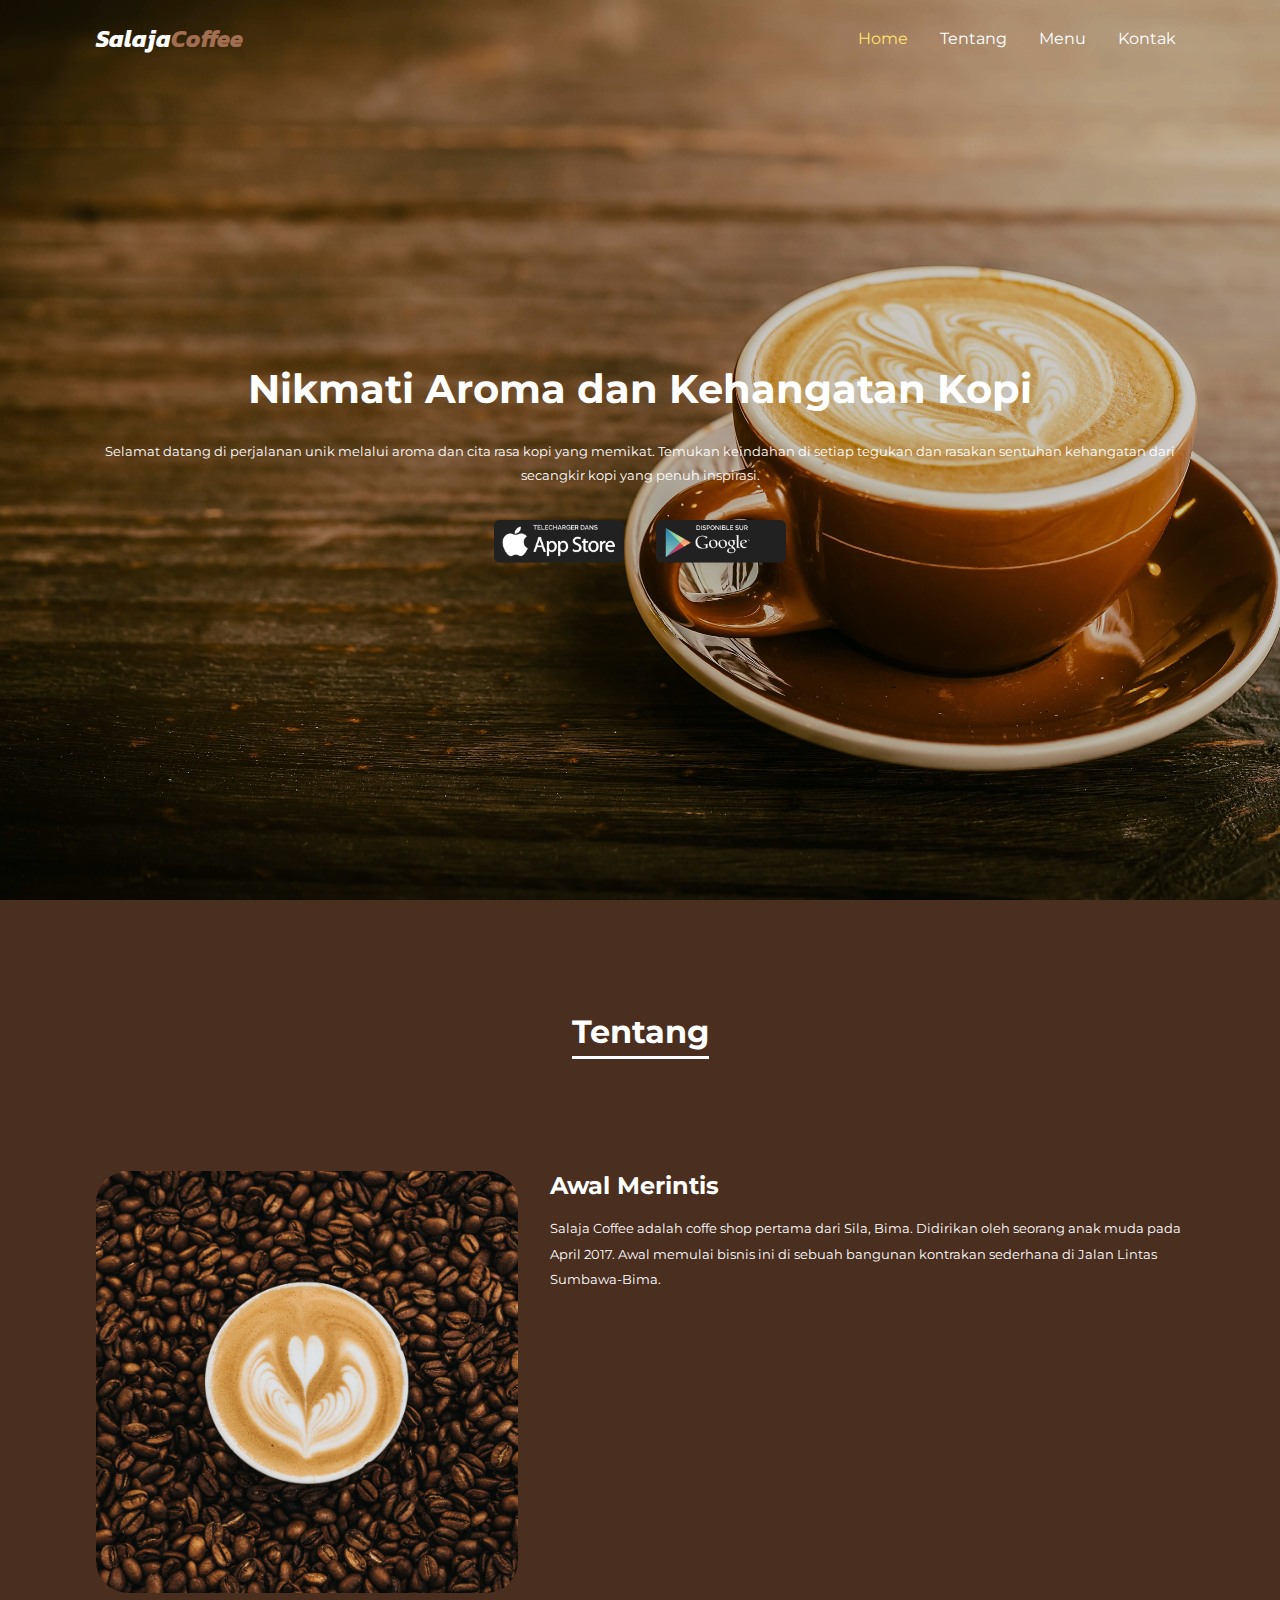
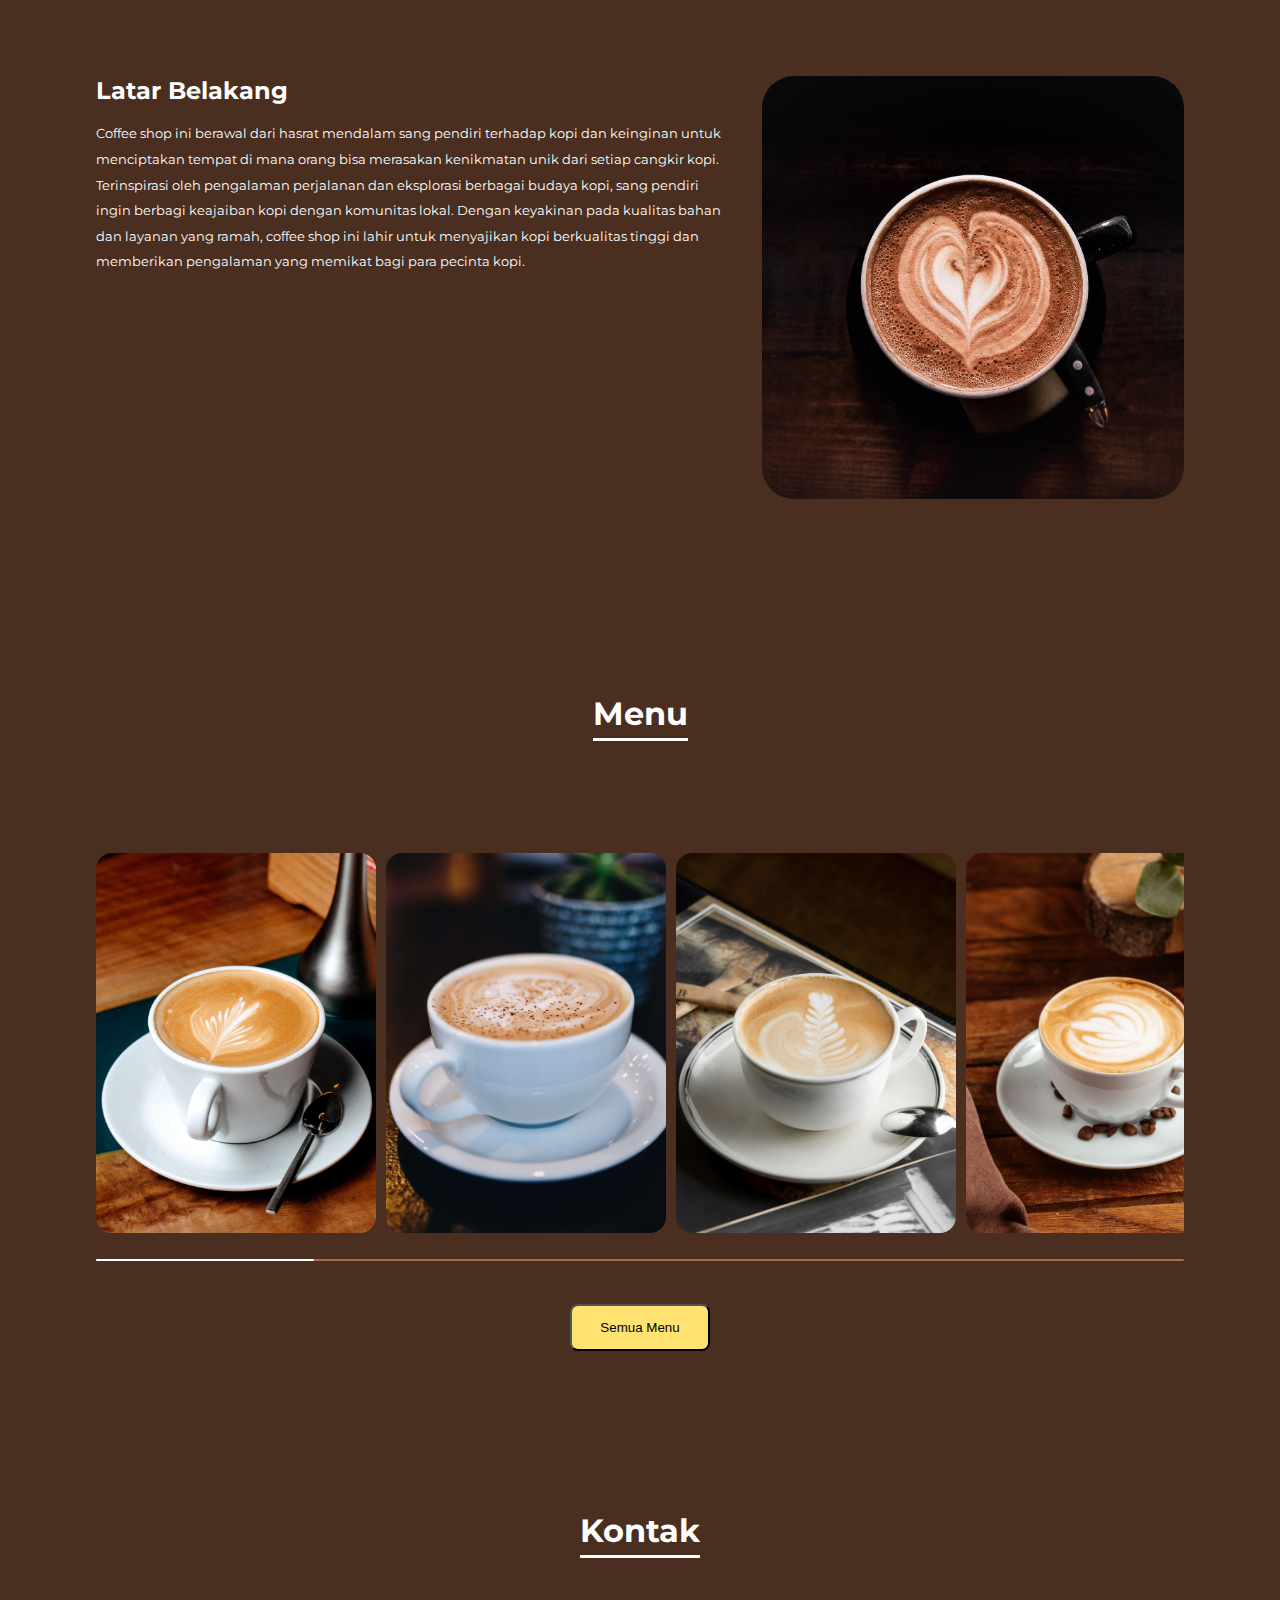
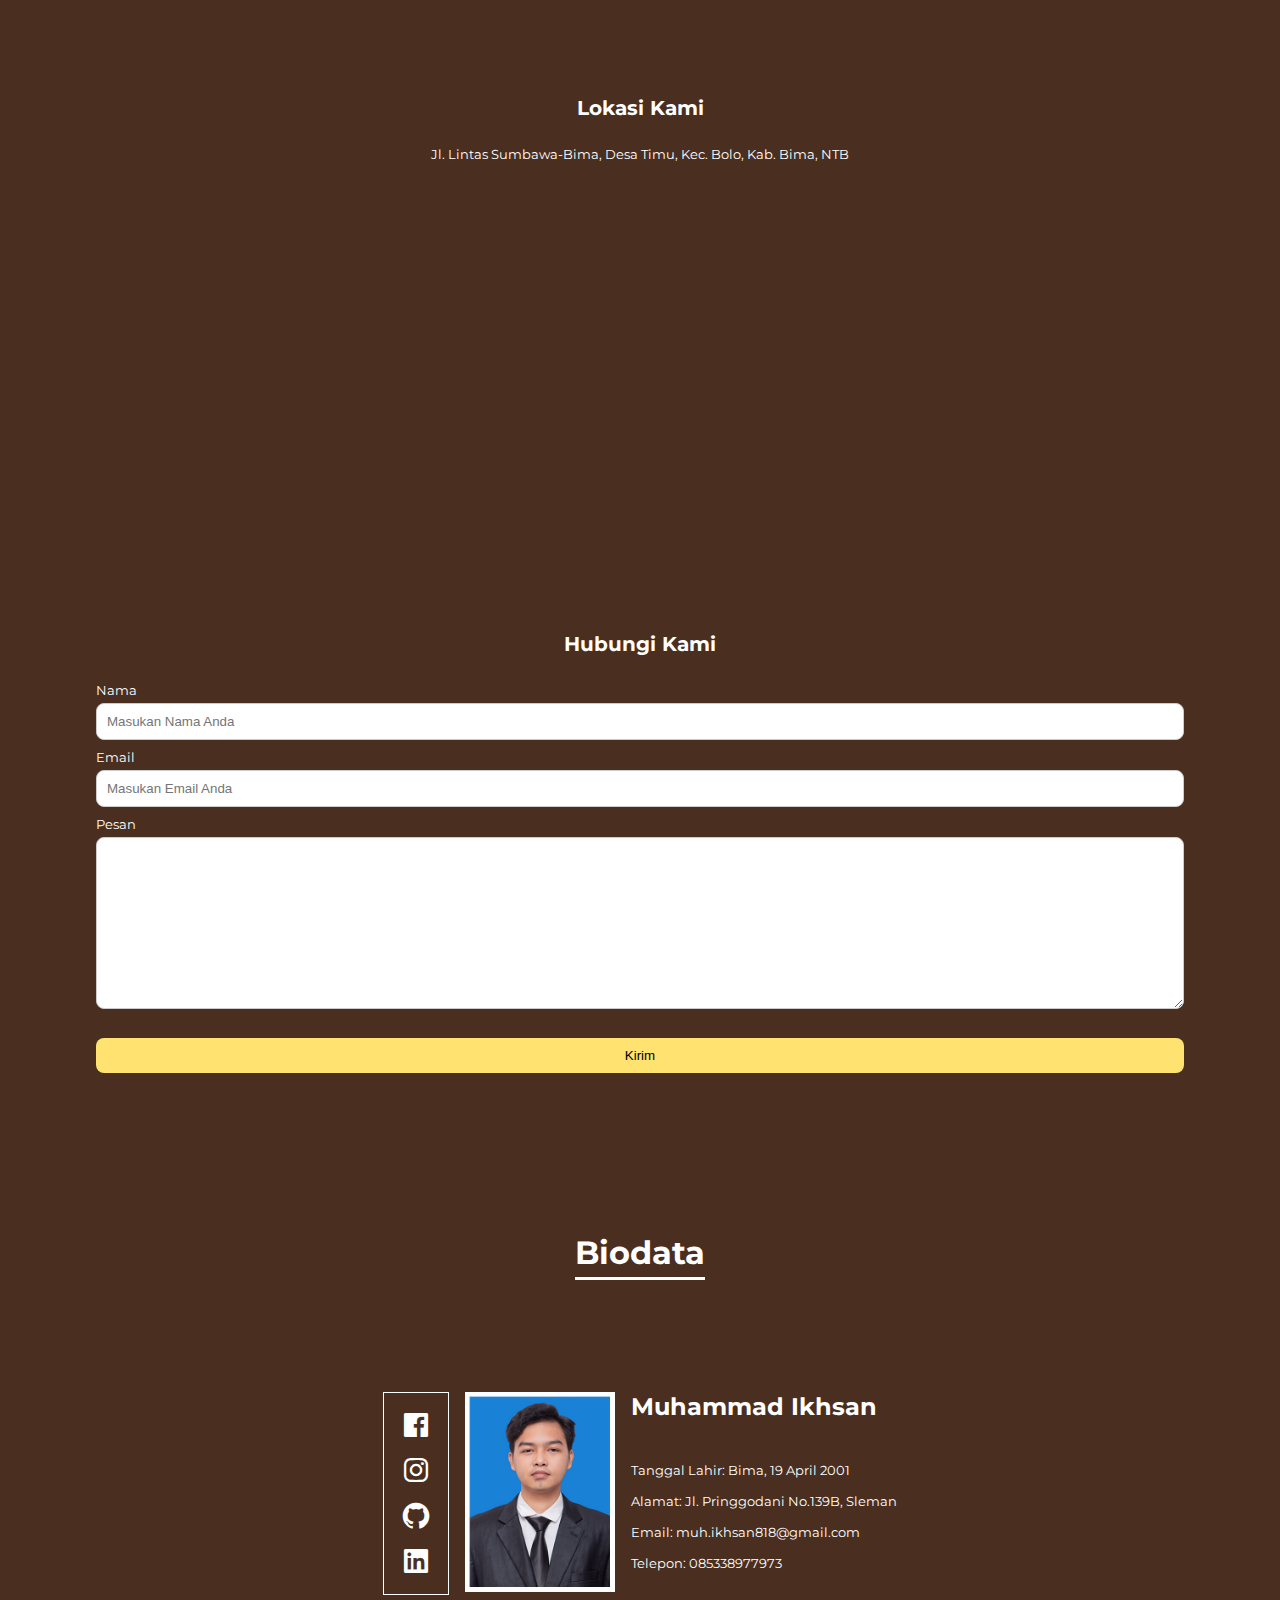
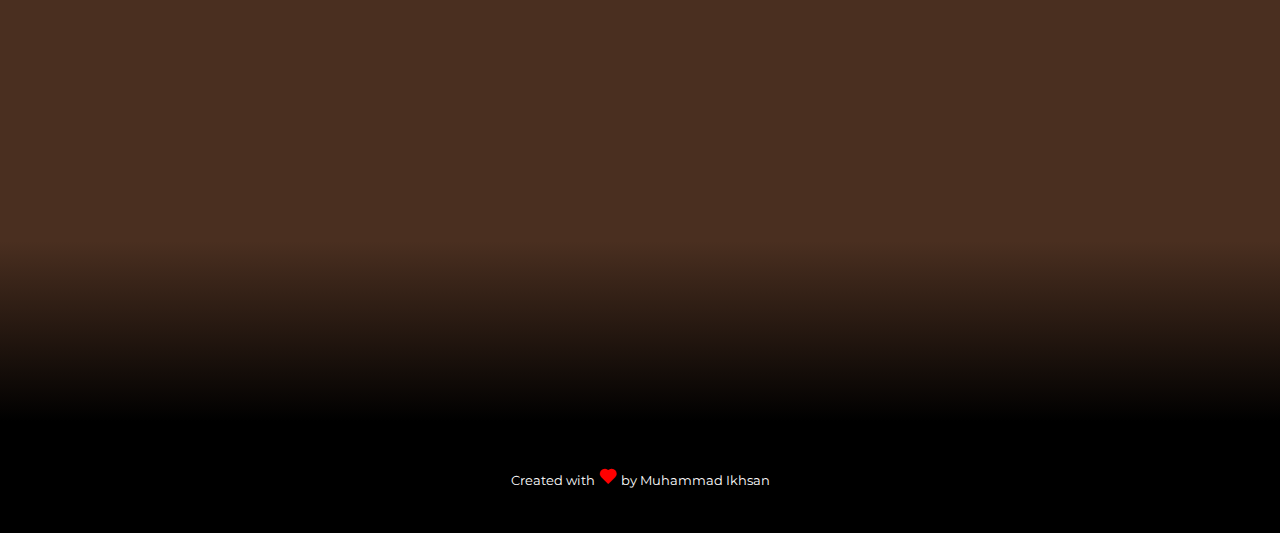
==== commit a6bea419: "compress images" ====
--- a/index.html
+++ b/index.html
@@ -21,7 +21,7 @@
 <body>
     <header>
         <nav>
-            <a href="#" class="logo">Salaja<span>Coffee</span></a>
+            <a href="" class="logo">Salaja<span>Coffee</span></a>
             <ul>
                 <li><a href="#home" class="nav-link active">Home</a></li>
                 <li><a href="#about" class="nav-link">Tentang</a></li>
